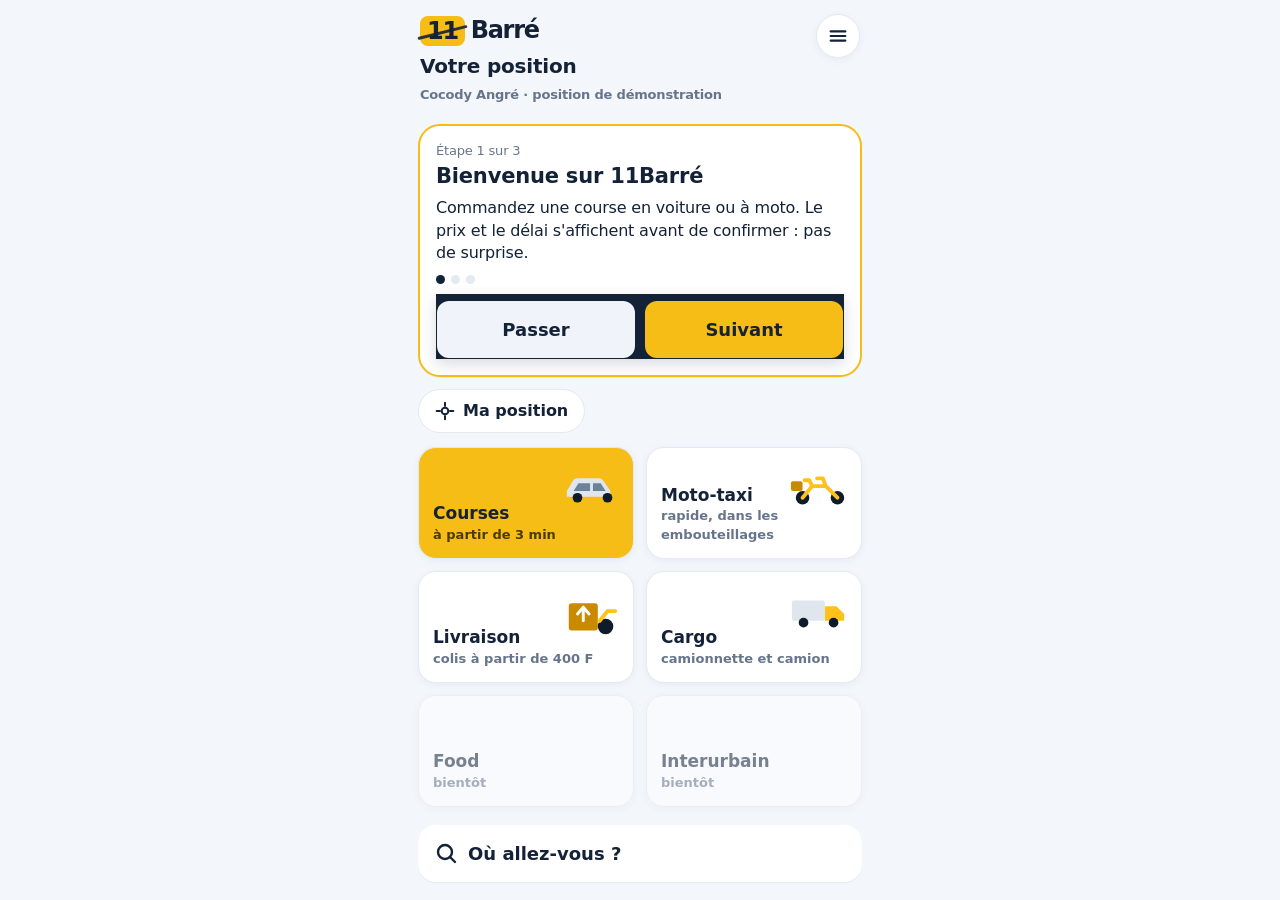
==== index.html @ 8aa8a4a7 "style(ui): apply modern design to index.html" ====
<!DOCTYPE html>
<html lang="fr">
<head>
<meta charset="utf-8">
<meta name="viewport" content="width=device-width,initial-scale=1,viewport-fit=cover">
<meta name="theme-color" content="#0d1b2a">
<meta name="description" content="11Barré : commandez une course, une moto ou une livraison en Côte d'Ivoire. Prix et délai affichés avant de commander (maquette de démonstration).">
<link rel="manifest" href="manifest.webmanifest">
<link rel="icon" type="image/png" href="icons/icon-192.png">
<link rel="apple-touch-icon" href="icons/apple-touch-icon.png">
<meta name="mobile-web-app-capable" content="yes"><meta name="apple-mobile-web-app-capable" content="yes"><meta name="apple-mobile-web-app-title" content="11Barré">
<title>11Barré — Courses et livraison</title>
<link rel="stylesheet" href="commun.css">
 <link rel="stylesheet" href="modern-ui.css">
</head>
<body class="client">
<div id="app"></div>
<div id="sr" class="sr" role="status" aria-live="polite" aria-atomic="true"></div>
<noscript><p style="padding:20px">11Barré a besoin de JavaScript pour fonctionner.</p></noscript>
<script src="commun.js"></script>
<script src="moteur.js"></script>
<script>
"use strict";
/* 11Barré — maquette interactive du parcours client (courses et livraison).
   Données de démonstration : aucun serveur, aucun paiement réel, chauffeurs et livreurs fictifs, positions approximatives.
   Gardés sur l'appareil : historique avec reçus, adresses récentes, mode de paiement, dernier lieu, course en cours (reprise après rechargement). */
const SERV={
 courses:{nom:"Courses",v:30,items:[{id:"eco",nom:"Éco",pl:4,note:"Véhicules climatisés",k:"car"},{id:"confort",nom:"Confort",pl:4,note:"Climatisés, 2007 ou plus récent",k:"car"},{id:"plus",nom:"Confort+",ind:true,k:"car"},{id:"fam",nom:"Famille",pl:6,note:"Monospace, 6 places",k:"van"}]},
 moto:{nom:"Moto-taxi",v:34,items:[{id:"mt",nom:"Moto-taxi",pl:1,note:"Un passager, casque fourni",k:"moto"}]},
 livraison:{nom:"Livraison",v:30,liv:true,items:[{id:"lm",nom:"Livraison à moto",note:"Colis jusqu'à 10 kg",k:"moto"},{id:"cod",nom:"Paiement à la livraison",cod:true,note:"Le livreur encaisse pour vous",k:"moto"}]},
 cargo:{nom:"Cargo",v:22,liv:true,items:[{id:"ex",nom:"Express Cargo",note:"Camionnette, 500 kg",k:"van"},{id:"ca",nom:"Camion",note:"Gros volume, aide au chargement",k:"truck"}]}};
const VIT=[{id:"exp",n:"Express",d:"Direct, sans autre colis"},{id:"std",n:"Standard",d:""},{id:"grp",n:"Un peu plus long",d:"Le coursier peut livrer un autre colis sur la route"},{id:"diff",n:"Dans 2 heures",d:"Récupération et livraison d'ici "}];
const PAIE=[["cash","Espèces","Payer au chauffeur ou au livreur"],["orange","Orange Money","Paiement par numéro de téléphone ou code QR"],["wave","Wave","Paiement par numéro de téléphone ou code QR"],["mtn","MTN MoMo","Paiement par numéro de téléphone"],["carte","Carte bancaire","Bientôt disponible",1]];
const DRV=[["Koffi A.","Toyota Yaris","1234 GH 01",4.9],["Awa T.","Hyundai Accent","5821 HD 01",4.8],["Yao M.","Suzuki Dzire","7709 JC 01",4.7],["Mariam S.","Kia Picanto","3302 KB 01",5.0]];
const ICON={car:'<svg viewBox="0 0 64 40"><path d="M6 28v-6l6-10c1-2 3-3 5-3h22c2 0 4 1 5 3l7 10v6z" fill="#dfe6ee"/><path d="M13 22l5-8h12v8zM33 14h8l5 8H33z" fill="#6b8299"/><circle cx="17" cy="29" r="5" fill="#0d1b2a"/><circle cx="48" cy="29" r="5" fill="#0d1b2a"/></svg>',van:'<svg viewBox="0 0 64 40"><path d="M4 28V10c0-2 1-3 3-3h30c2 0 3 1 4 3l6 8c1 1 1 2 1 3v7z" fill="#dfe6ee"/><path d="M37 11h4l5 8H37z" fill="#6b8299"/><circle cx="17" cy="29" r="5" fill="#0d1b2a"/><circle cx="46" cy="29" r="5" fill="#0d1b2a"/></svg>',moto:'<svg viewBox="0 0 64 40"><circle cx="14" cy="29" r="7" fill="#0d1b2a"/><circle cx="50" cy="29" r="7" fill="#0d1b2a"/><path d="M14 29l10-12h14l12 12M24 17l-3-6h-5M38 17l-3-8h-6" stroke="#ffc21a" stroke-width="4" fill="none" stroke-linecap="round" stroke-linejoin="round"/><rect x="2" y="12" width="12" height="10" rx="2" fill="#c98a00"/></svg>',truck:'<svg viewBox="0 0 64 40"><rect x="3" y="7" width="34" height="21" rx="2" fill="#dfe6ee"/><path d="M37 13h12l8 8v7H37z" fill="#ffc21a"/><circle cx="15" cy="30" r="5" fill="#0d1b2a"/><circle cx="46" cy="30" r="5" fill="#0d1b2a"/></svg>'};
const SVG={pin:'<svg viewBox="0 0 24 24" width="22" height="22"><path d="M12 2a7 7 0 0 0-7 7c0 5 7 13 7 13s7-8 7-13a7 7 0 0 0-7-7zm0 9.5A2.5 2.5 0 1 1 12 6.500a2.500 2.500 0 0 1 0 5z" fill="currentColor"/></svg>',flag:'<svg viewBox="0 0 24 24" width="22" height="22"><path d="M5 3v18M5 4h13l-3 4 3 4H5" stroke="currentColor" stroke-width="2" fill="none" stroke-linecap="round" stroke-linejoin="round"/></svg>',menu:'<svg viewBox="0 0 24 24"><path d="M4 7h16M4 12h16M4 17h16" stroke="currentColor" stroke-width="2.4" stroke-linecap="round"/></svg>',back:'<svg viewBox="0 0 24 24"><path d="M15 5l-7 7 7 7M8 12h13" stroke="currentColor" stroke-width="2.4" fill="none" stroke-linecap="round" stroke-linejoin="round"/></svg>',search:'<svg viewBox="0 0 24 24" width="24" height="24"><circle cx="11" cy="11" r="7" stroke="currentColor" stroke-width="2.4" fill="none"/><path d="M16 16l5 5" stroke="currentColor" stroke-width="2.4" stroke-linecap="round"/></svg>',opts:'<svg viewBox="0 0 24 24" width="24" height="24"><path d="M4 8h10M18 8h2M4 16h2M10 16h10" stroke="currentColor" stroke-width="2.4" stroke-linecap="round"/><circle cx="16" cy="8" r="2.500" stroke="currentColor" stroke-width="2.200" fill="none"/><circle cx="8" cy="16" r="2.500" stroke="currentColor" stroke-width="2.200" fill="none"/></svg>',cash:'<svg viewBox="0 0 24 24" width="28" height="28"><rect x="2" y="6" width="20" height="12" rx="2" fill="#2fa84f"/><circle cx="12" cy="12" r="3" fill="#b9f0c4"/></svg>'};
const tileIco={courses:ICON.car,moto:ICON.moto,livraison:'<svg viewBox="0 0 64 64"><rect x="8" y="22" width="30" height="28" rx="3" fill="#c98a00"/><path d="M23 26v14M17 33l6-7 6 7" stroke="#fff" stroke-width="3" fill="none" stroke-linecap="round" stroke-linejoin="round"/><circle cx="46" cy="46" r="8" fill="#0d1b2a"/><path d="M40 40l8-10h8" stroke="#ffc21a" stroke-width="4" fill="none" stroke-linecap="round"/></svg>',cargo:ICON.truck};
/* Icônes décoratives : masquées pour les lecteurs d'écran */
const hid=s=>s.includes("aria-hidden")?s:s.replace("<svg ",'<svg aria-hidden="true" focusable="false" ');
[SVG,ICON,tileIco].forEach(o=>Object.keys(o).forEach(k=>{o[k]=hid(o[k])}));
SVG.loc=hid('<svg viewBox="0 0 24 24" width="20" height="20"><circle cx="12" cy="12" r="4" fill="none" stroke="currentColor" stroke-width="2.4"/><path d="M12 2v4M12 18v4M2 12h4M18 12h4" stroke="currentColor" stroke-width="2.4" stroke-linecap="round"/></svg>');
/* État */
const AUJ=()=>new Date().toLocaleDateString("fr-FR"),ATTENTE_REELLE=20000;
const drvOnline=()=>(Date.now()-LS.get("chauffeur_ligne",0))<10000;
const O0=()=>({vit:"std",porte:false,instr:"",autreN:"",autreT:"",msg:false,dN:"",dT:"",colis:"",payeur:"exp",cod:""});
const S={ph:"home",tab:"courses",from:lieu(LS.get("pos",null))||lieu("Ma position (démo)"),gps:!!lieu(LS.get("pos",null)),to:null,cat:null,pay:LS.get("pay","cash"),pick:null,sheet:null,q:"",
  o:O0(),run:null,star:0,tip:0,tags:[],hist:LS.get("hist",[]),rec:LS.get("rec",["Plateau","Cocody Deux-Plateaux","Marcory Zone 4"]),
  wel:LS.get("accueil_vu",false)?-1:0,confirm:null,recu:null,prev:null,err:"",busy:false,loc:"",opener:null};
const dist=()=>S.from&&S.to?Math.max(.8,km(S.from,S.to)*1.35):0;
const vit=()=>VIT.find(v=>v.id===S.o.vit);
const catsDe=t=>SERV[t].items,catCur=()=>SERV[S.tab].items.find(c=>c.id===S.cat);
const PLAN=LS.get("plan",null)||M.PLAN_DEFAUT; /* plan tarifaire : paramètre, jamais valeurs codées ici */
const devisC=c=>M.devis(PLAN,{cat:c.id,km:dist(),vitesse:SERV[S.tab].liv?S.o.vit:"std",porte:!!(SERV[S.tab].liv&&S.o.porte)});
const prixBase=c=>c.ind?0:M.devis(PLAN,{cat:c.id,km:dist()}).total;
const approche=c=>2+hash((S.from?S.from.n:"")+c.id)%8;
const duree=()=>Math.max(4,Math.round(dist()/SERV[S.tab].v*60)+3);
const total=c=>c?devisC(c).total:0;
function carte(){const el=$("#map");if(!el)return;W=el.clientWidth||360;H=el.clientHeight||300;const a=S.from,b=S.to;if(!a||!b){el.innerHTML=`<svg viewBox="0 0 ${W} ${H}">${fond()}</svg>`;return}
 const p=proj(a,b),A=p(a),B=p(b),M=[B[0],A[1]],pts=[A,M,B],route=pts.map((q,i)=>(i?"L":"M")+q[0].toFixed(1)+" "+q[1].toFixed(1)).join(" ");
 const r=S.run,eta=r&&r.step!=="search"?r.eta:null;let car="",bubble="",mover=null;
 if(r){const dS=[[A[0]-70,A[1]-55],[A[0]-70,A[1]],A];if(r.step==="approach")mover=along(dS,r.f);else if(r.step==="arrived")mover={x:A[0],y:A[1],ang:0};else if(r.step==="ride")mover=along(pts,r.f)}
 if(mover)car=`<g transform="translate(${mover.x.toFixed(1)} ${mover.y.toFixed(1)}) rotate(${(mover.ang+90).toFixed(0)})"><rect x="-8" y="-14" width="16" height="28" rx="6" fill="#0d1b2a" stroke="#fff" stroke-width="2"/><rect x="-5" y="-6" width="10" height="7" rx="2" fill="#ffc21a"/></g>`;
 const lab=r&&r.step==="ride"?"arrivée "+hh(Math.max(0,r.etaLeft)):(r&&r.step==="approach"?r.etaLeft+" min":(S.ph==="trip"?"arrivée "+hh(duree()+approche(catCur()||{id:"x"})):""));
 if(lab){const AN=r&&r.step==="approach"?A:B;bubble=`<g transform="translate(${Math.min(Math.max(AN[0],64),W-64)} ${Math.max(AN[1]-34,22)})"><rect x="-56" y="-18" width="112" height="30" rx="15" fill="${r&&r.step==="approach"?"#ff5a36":"#0d1b2a"}"/><text y="3" text-anchor="middle" fill="#fff" font-size="14" font-weight="700" font-family="system-ui">${esc(lab)}</text></g>`}
 el.innerHTML=`<svg viewBox="0 0 ${W} ${H}" role="img" aria-label="Itinéraire de ${esc(a.n)} à ${esc(b.n)}">${fond()}<path d="${route}" stroke="#fff" stroke-width="11" fill="none" stroke-linejoin="round" stroke-linecap="round"/><path d="${route}" pathLength="100" stroke="var(--route)" stroke-width="6" fill="none" stroke-linejoin="round" stroke-linecap="round"/><path d="${route}" pathLength="100" stroke="#f5a300" stroke-width="6" fill="none" stroke-dasharray="0 52 16 40"/><circle cx="${A[0]}" cy="${A[1]}" r="9" fill="#fff" stroke="#0d1b2a" stroke-width="4"/><circle cx="${B[0]}" cy="${B[1]}" r="9" fill="#fff" stroke="#ff5a36" stroke-width="4"/>${bubble}${car}</svg>`}
/* Rendu */
const bar=(l,rt)=>`<div class="top"><div>${l}</div>${rt||""}</div>`;
const WEL=[["Bienvenue sur 11Barré","Commandez une course en voiture ou à moto. Le prix et le délai s'affichent avant de confirmer : pas de surprise."],["Envoyez un colis","Faites livrer un colis à moto ou en camionnette. Avec le paiement à la livraison, le livreur encaisse l'argent pour vous."],["Payez comme vous voulez","Espèces, Orange Money, Wave ou MTN MoMo. C'est une démonstration : aucun paiement réel et des chauffeurs fictifs. Si aucun chauffeur n'est en ligne, une course de démonstration prend le relais (au bout de 20 secondes si un chauffeur a été prévenu)."]];
const wel=()=>{const i=S.wel,w=WEL[i];return`<section class="wel" aria-label="Bienvenue"><div class="nt">Étape ${i+1} sur ${WEL.length}</div><h2>${w[0]}</h2><p>${w[1]}</p><div class="dots" aria-hidden="true">${WEL.map((x,j)=>`<i class="${j===i?"on":""}"></i>`).join("")}</div><div class="cta"><button class="btn sec2" data-a="welSkip">Passer</button><button class="btn" data-a="welNext">${i===WEL.length-1?"Commencer":"Suivant"}</button></div></section>`};
const posLib=()=>S.gps?"Près de "+S.from.n:S.from.z+" · position de démonstration";
const locBtn=()=>`<button class="loc" data-a="loc" ${S.loc==="wait"?'disabled aria-busy="true"':""}>${S.loc==="wait"?'<span class="spin" aria-hidden="true"></span> Localisation…':SVG.loc+" Ma position"}</button>`;
const home=()=>`${bar(`<span class="logo"><i>11</i>Barré</span><div class="pos">Votre position <small>${esc(posLib())}</small></div>`,`<button class="ib" data-a="menu" aria-label="Menu" aria-haspopup="dialog">${SVG.menu}</button>`)}
<div class="home">${navigator.onLine===false?'<p class="banner" role="status">Vous êtes hors connexion : les écrans restent disponibles, mais rien n\'est envoyé.</p>':""}${S.wel>=0?wel():""}<div>${locBtn()}</div><div class="tiles">${Object.entries(SERV).map(([k,s],i)=>`<button class="tile ${i===0?"big":""}" data-a="svc" data-v="${k}">${tileIco[k]}<b>${s.nom}</b><span>${k==="courses"?"à partir de 3 min":k==="livraison"?"colis à partir de 400 F":k==="moto"?"rapide, dans les embouteillages":"camionnette et camion"}</span></button>`).join("")}
<button class="tile" disabled aria-disabled="true"><b>Food</b><span>bientôt</span></button><button class="tile" disabled aria-disabled="true"><b>Interurbain</b><span>bientôt</span></button></div>
<button class="search" data-a="dest">${SVG.search}<span style="flex:1">Où allez-vous ?</span></button>
<div class="sec" role="heading" aria-level="2">Adresses récentes</div>${S.rec.map(n=>lieu(n)).filter(Boolean).length?S.rec.map(n=>lieu(n)).filter(Boolean).map(l=>`<button class="row" data-a="rec" data-n="${esc(l.n)}"><span class="pin">${SVG.pin}</span><span class="t"><b>${esc(l.n)}</b><span>${esc(l.z)}</span></span><span class="m">${Math.max(4,Math.round(km(S.from,l)*1.35/30*60)+3)} min</span></button>`).join(""):'<p class="nt" style="padding:10px 2px">Vos dernières destinations apparaîtront ici.</p>'}
<p class="nt" style="margin-top:20px">Maquette de démonstration : chauffeurs, prix et paiements sont fictifs.</p></div>`;
const cartes=()=>SERV[S.tab].items.map(c=>`<button class="cat ${S.cat===c.id?"on":""}" data-a="cat" data-c="${c.id}" aria-pressed="${S.cat===c.id}" ${c.ind?"disabled":""} aria-label="${esc(c.nom)}${c.ind?", indisponible":", "+approche(c)+" minutes, "+F(prixBase(c))}">${ICON[c.k]}<small>${c.ind?"—":approche(c)+" min"}</small><b>${c.nom}</b><span class="p">${c.ind?"—":F(prixBase(c))}</span></button>`).join("");
const payLib=()=>(PAIE.find(p=>p[0]===S.pay)||PAIE[0])[1];
const dispoTxt=()=>drvOnline()?"Un chauffeur est en ligne : votre commande lui sera envoyée. S'il ne répond pas sous 20 secondes, une course de démonstration prendra le relais.":"Aucun chauffeur n'est en ligne pour le moment. Vous pouvez commander : une course de démonstration, avec un chauffeur fictif, démarrera aussitôt.";
const trip=()=>{const c=catCur();return`<button class="ib back" data-a="home" aria-label="Retour à l'accueil">${SVG.back}</button><div class="col"><div id="map"></div>
<div class="sheet"><div class="scroll"><button class="od" data-a="pf"><span class="ic">${SVG.pin}</span><span><small>${SERV[S.tab].liv?"Récupération":"Prise en charge"} · modifier</small><b>${esc(S.from.n)}</b></span></button>
<button class="od" data-a="pt"><span class="ic">${SVG.flag}</span><span><small>${S.to?"≈ "+duree()+" min · "+dist().toFixed(1)+" km":"Destination"}</small><b>${S.to?esc(S.to.n):"Où allez-vous ?"}</b></span></button>
<div class="tabs" role="tablist" aria-label="Type de service">${Object.entries(SERV).map(([k,s])=>`<button class="tab ${S.tab===k?"on":""}" role="tab" aria-selected="${S.tab===k}" data-a="tab" data-v="${k}">${s.nom}</button>`).join("")}</div>
${S.to?`<div class="cats">${cartes()}</div>`:`<p class="nt" style="padding:10px 2px">Choisissez une destination pour voir les prix et les délais.</p>`}</div>
${S.to&&c?`<p class="dispo" id="dispo">${dispoTxt()}</p>`:""}
<button class="pay" data-a="paie" aria-label="Mode de paiement : ${esc(payLib())}. Modifier">${S.pay==="cash"?SVG.cash:'<span class="chip">'+esc(payLib())+"</span>"}<span style="flex:1">${S.pay==="cash"?"Espèces":"Payer avec "+esc(payLib())}</span><span aria-hidden="true">›</span></button>
<div class="cta"><button class="btn" data-a="cmd" ${S.to&&c&&!S.busy?"":"disabled"} ${S.busy?'aria-busy="true"':""}>${S.busy?'<span class="spin" aria-hidden="true"></span> Envoi de la commande…':c?"Commander · "+F(total(c)):"Commander"}</button><button class="mini" data-a="det" aria-label="Options de la commande" ${c?"":"disabled"}>${SVG.opts}</button></div></div></div>`};
const picker=()=>`<div class="full" role="dialog" aria-modal="true" aria-label="Choisir une adresse" tabindex="-1"><header><button class="ib" data-a="pclose" aria-label="Fermer la recherche d'adresse">${SVG.back}</button><input type="search" id="pq" placeholder="${S.pick==="from"?"D'où partez-vous ?":"Où allez-vous ?"}" autocomplete="off" aria-label="${S.pick==="from"?"Adresse de départ":"Adresse d'arrivée"}" value="${esc(S.q)}"></header><div style="padding:0 16px">${S.pick==="from"?locBtn():""}</div><div id="pl" style="overflow:auto;padding:0 16px 20px"></div></div>`;
const plist=()=>{const q=S.q.trim().toLowerCase(),L=LIEUX.filter(l=>(S.pick==="from"||l.n!=="Ma position (démo)")&&(!q||(l.n+" "+l.z).toLowerCase().includes(q)));$("#pl").innerHTML=L.length?L.map(l=>`<button class="row" data-a="pset" data-n="${esc(l.n)}"><span class="pin">${SVG.pin}</span><span class="t"><b>${esc(l.n)}</b><span>${esc(l.z)}</span></span></button>`).join(""):`<p class="nt" style="padding:16px 4px">Aucune adresse trouvée pour « ${esc(S.q.trim())} ». Essayez un quartier (par exemple Cocody ou Yopougon). Dans la version réelle, la recherche couvrira toute la ville.</p><button class="btn sec2" data-a="pvoir" style="width:100%">Voir tous les lieux</button>`};
const ov=(h,lab,id)=>`<div class="ov" data-a="oclose"><div class="sheet" role="dialog" aria-modal="true" aria-label="${esc(lab)}" tabindex="-1" data-stop="1"><div class="scroll">${h}</div></div></div>`;
const radio=(on,a,k,v,t,sub,pr)=>`<button class="opt ${on?"on":""}" role="radio" aria-checked="${on}" data-a="${a}" data-${k}="${v}"><span class="dot"></span><span class="t"><b>${t}</b>${sub?`<small>${sub}</small>`:""}</span>${pr?`<span class="pr">${pr}</span>`:""}</button>`;
const shPay=()=>ov(`<h2 style="margin:4px 0 8px">Modes de paiement</h2><div role="radiogroup" aria-label="Mode de paiement">${PAIE.map(p=>p[3]?`<button class="opt" disabled role="radio" aria-checked="false"><span class="dot"></span><span class="t"><b>${p[1]}</b><small>${p[2]}</small></span></button>`:radio(S.pay===p[0],"pay","p",p[0],p[1],p[2])).join("")}</div><p class="nt">Démo : aucun débit n'est effectué. Le paiement mobile réel demandera un accord avec l'opérateur.</p><div class="cta"><button class="btn" data-a="oclose2">Terminer</button></div>`,"Modes de paiement");
const shDet=()=>{const c=catCur(),l=SERV[S.tab].liv;return ov(`<h2 style="margin:4px 0 0">${esc(c.nom)}</h2><p class="nt" style="margin:0">${esc(c.note||"")}${c.pl?" · "+c.pl+" place"+(c.pl>1?"s":""):""}</p>${S.err?`<p class="errm" role="alert">${esc(S.err)}</p>`:""}
${l?`<div class="sec">Destinataire et colis</div><label class="l">Nom du destinataire<input class="fld" data-k="dN" value="${esc(S.o.dN)}" maxlength="60" autocomplete="off" ${S.err&&S.o.dN.trim().length<2?'aria-invalid="true"':""}></label><label class="l">Téléphone du destinataire<input class="fld" data-k="dT" inputmode="tel" value="${esc(S.o.dT)}" maxlength="20" autocomplete="off" placeholder="Ex. 07 00 00 00 00" ${S.err&&S.o.dT.replace(/\D/g,"").length<8?'aria-invalid="true"':""}></label><label class="l">Contenu du colis<input class="fld" data-k="colis" value="${esc(S.o.colis)}" maxlength="100" placeholder="Ex. documents, vêtements…"></label>${c.cod?`<label class="l">Montant à encaisser (F)<input class="fld" data-k="cod" inputmode="numeric" value="${esc(S.o.cod)}" maxlength="9" ${S.err&&!(+S.o.cod>0)?'aria-invalid="true"':""}></label><p class="nt">Le livreur encaisse cette somme auprès du destinataire et vous la reverse.</p>`:""}
<div class="sec">Qui paie la livraison ?</div><div role="radiogroup" aria-label="Qui paie la livraison">${[["exp","L'expéditeur (moi)"],["dest","Le destinataire, à la réception"]].map(x=>radio(S.o.payeur===x[0],"payeur","p",x[0],x[1])).join("")}</div>
<div class="sec">Vitesse</div><div role="radiogroup" aria-label="Vitesse de livraison">${VIT.map(v=>radio(S.o.vit===v.id,"vit","p",v.id,v.n,esc(v.d)+(v.id==="diff"?hh(120):""),F(M.devis(PLAN,{cat:c.id,km:dist(),vitesse:v.id}).total))).join("")}</div>
<div class="tg"><span><b>Porte à porte</b><br><span class="nt">Livré jusqu'à la porte · +${PLAN.options.porte_a_porte} F</span></span><label class="sw"><input type="checkbox" data-k="porte" ${S.o.porte?"checked":""} aria-label="Porte à porte"><i></i></label></div>`
:`<div class="sec">Options</div><label class="l">Instructions pour le chauffeur<input class="fld" data-k="instr" value="${esc(S.o.instr)}" maxlength="120" placeholder="Ex. portail bleu, appelez en arrivant"></label>
<label class="l">Commander pour quelqu'un d'autre<input class="fld" data-k="autreN" value="${esc(S.o.autreN)}" maxlength="60" placeholder="Nom du passager"></label><input class="fld" style="margin-top:8px" data-k="autreT" inputmode="tel" value="${esc(S.o.autreT)}" maxlength="20" placeholder="Téléphone du passager" aria-label="Téléphone du passager">
<div class="tg"><span><b>Je ne peux communiquer que par message</b><br><span class="nt">Le chauffeur ne vous appellera pas</span></span><label class="sw"><input type="checkbox" data-k="msg" ${S.o.msg?"checked":""} aria-label="Communiquer uniquement par message"><i></i></label></div>`}
<div class="sec">Détail du prix</div>${devisC(c).lignes.map(x=>`<div class="hl"><span>${esc(x.libelle)}</span><b>${x.montant<0?"− ":""}${F(Math.abs(x.montant))}</b></div>`).join("")}<div class="hl" style="border-top:1px solid var(--line)"><b>Total</b><b>${F(total(c))}</b></div><p class="nt">Prix valable ${PLAN.validite_devis_min} min${PLAN.demonstration?" · grille de démonstration":""}.</p>
<div class="cta" style="margin-top:12px"><button class="btn" data-a="oclose2">Enregistrer · ${F(total(c))}</button></div>`,"Options de la commande")};
const lien=(h,t,s)=>`<a class="opt" href="${h}"><span class="t"><b>${t}</b><small>${s}</small></span><span aria-hidden="true">›</span></a>`;
const shMenu=()=>ov(`<h2 style="margin:4px 0 8px">Menu</h2><button class="opt" data-a="hist"><span class="t"><b>Courses et reçus</b><small>${S.hist.length?S.hist.length+" course(s) enregistrée(s)":"Aucune course pour le moment"}</small></span><span aria-hidden="true">›</span></button><button class="opt" data-a="paie"><span class="t"><b>Modes de paiement</b><small>${esc(payLib())}</small></span><span aria-hidden="true">›</span></button><button class="opt" data-a="welAgain"><span class="t"><b>Revoir la présentation</b><small>Comment fonctionne l'application</small></span><span aria-hidden="true">›</span></button>
<div class="sec" role="heading" aria-level="3">Autres espaces</div>${lien("chauffeur.html","Espace livreur et chauffeur","Recevoir et réaliser des courses")}${lien("fournisseur.html","Espace entreprise","Commander et suivre des livraisons en nombre")}${lien("demo.html","Visite guidée","Comprendre le projet en 5 minutes")}<p class="nt">11Barré · maquette de démonstration</p><div class="cta"><button class="btn sec2" data-a="oclose2">Fermer</button></div>`,"Menu");
const recuLignes=h=>(h.lignes||[]).map(l=>`<div class="hl"><span>${esc(l.libelle)}</span><b>${l.montant<0?"− ":""}${F(Math.abs(l.montant))}</b></div>`).join("");
const quand=h=>h.ts?new Date(h.ts).toLocaleString("fr-FR",{dateStyle:"long",timeStyle:"short"}):h.d||"";
const recuNum=h=>h.id?"R-"+String(h.id).replace(/\D/g,"").slice(-8):"—";
const recuTotal=h=>(h.p||0)+(h.tip||0);
const recuHtml=h=>`<div class="recu" id="recu"><div class="recu-h"><span class="logo"><i>11</i>Barré</span><span class="nt">Reçu n° ${esc(recuNum(h))}</span></div><p class="nt" style="margin:6px 0">${esc(quand(h))}</p>
<div class="hl"><span>Départ</span><b>${esc(h.de)}</b></div><div class="hl"><span>Arrivée</span><b>${esc(h.a)}</b></div><div class="hl"><span>Service</span><b>${esc(h.s)}</b></div>${h.km?`<div class="hl"><span>Distance</span><b>${h.km} km</b></div>`:""}${h.drv?`<div class="hl"><span>${h.liv?"Livreur":"Chauffeur"}</span><b>${esc(h.drv[0])} · ${esc(h.drv[2])}</b></div>`:""}
<div class="sec">Détail</div>${h.lignes&&h.lignes.length?recuLignes(h):`<div class="hl"><span>Course</span><b>${F(h.p)}</b></div>`}${h.tip?`<div class="hl"><span>Pourboire</span><b>${F(h.tip)}</b></div>`:""}<div class="hl tot"><b>Total</b><b>${F(recuTotal(h))}</b></div>
<p class="nt" style="margin:8px 0 0">Paiement : ${esc(h.pay||"—")}${h.payId==="cash"?" (à remettre au chauffeur)":""}. ${h.n?"Votre note : "+"★".repeat(h.n)+".":""} Reçu de démonstration, sans valeur comptable.</p></div>`;
const shRecu=()=>ov(`<h2 style="margin:4px 0 8px">Reçu de la course</h2>${recuHtml(S.recu)}<div class="cta wrap noprint" style="margin-top:12px"><button class="btn sec2" data-a="imprimer">Imprimer</button><button class="btn" data-a="partRecu">Partager</button></div><div class="cta noprint"><button class="btn sec2" data-a="oclose2">Fermer</button></div>`,"Reçu de la course");
const shHist=()=>ov(`<h2 style="margin:4px 0 8px">Courses et reçus</h2>${S.hist.length?S.hist.map((h,i)=>`<button class="opt" data-a="recu" data-i="${i}" aria-label="Voir le reçu : ${esc(h.de)} vers ${esc(h.a)}, ${F(recuTotal(h))}"><span class="t"><b>${esc(h.de)} → ${esc(h.a)}</b><small>${esc(h.s)} · ${esc(h.d)}${h.n?" · "+"★".repeat(h.n):""}${(h.tags||[]).length?" · "+esc(h.tags.join(", ")):""}</small></span><span class="pr">${F(recuTotal(h))}</span></button>`).join("")+`<p class="nt">Touchez une course pour voir son reçu.</p>`:'<p class="nt" style="padding:8px 2px">Aucune course pour le moment. Vos courses terminées apparaîtront ici, avec leur reçu à imprimer ou à partager.</p><div class="cta"><button class="btn" data-a="premiere">Commander une course</button></div>'}<div class="cta wrap">${S.hist.length?'<button class="btn sec2" data-a="effHist">Effacer l\'historique</button>':""}<button class="btn sec2" data-a="oclose2">Fermer</button></div>`,"Courses et reçus");
const shSos=()=>ov(`<h2 style="margin:4px 0 8px">Besoin d'aide ?</h2><p>Votre position et les informations du trajet seront envoyées au support 11Barré (démonstration).</p><a class="btn er" style="text-decoration:none;text-align:center;display:block" href="tel:185">Appeler le SAMU (185)</a><div class="cta" style="margin-top:8px"><a class="btn sec2" style="text-decoration:none;text-align:center" href="tel:110">Police (110)</a><a class="btn sec2" style="text-decoration:none;text-align:center" href="tel:180">Pompiers (180)</a></div><p class="nt">Numéros d'urgence à vérifier avant mise en service.</p><div class="cta"><button class="btn sec2" data-a="oclose2">Fermer</button></div>`,"Aide et urgences");
const shConfirm=()=>{const c=S.confirm;return`<div class="ov"><div class="sheet" role="alertdialog" aria-modal="true" aria-label="${esc(c.titre)}" tabindex="-1"><div class="scroll"><h2 style="margin:4px 0 8px">${esc(c.titre)}</h2><p>${esc(c.texte)}</p><div class="cta wrap"><button class="btn sec2" data-a="cfNon">${esc(c.non)}</button><button class="btn ${c.danger?"er":""}" data-a="cfOui">${esc(c.oui)}</button></div></div></div></div>`};
const cdTxt=r=>r.real?`Nous contactons les chauffeurs proches de ${esc(S.from.n)}. S'il n'y en a aucun dans ${Math.max(0,Math.ceil((ATTENTE_REELLE-(Date.now()-r.t0))/1000))} s, une course de démonstration (chauffeur fictif) prendra le relais.`:`Aucun chauffeur n'est en ligne pour le moment : vous suivez une course de démonstration, avec un chauffeur fictif. Elle démarre dans quelques secondes. Annuler ne coûte rien.`;
const headTxt=r=>{const liv=SERV[r.tab].liv,lbl=liv?"livreur":"chauffeur",d=r.drv;return{search:`Recherche d'un ${lbl}…`,approach:`${d[0]} arrive dans ${r.etaLeft} min`,arrived:`${d[0]} est arrivé`,ride:liv?"Colis en route":"Course en cours",end:"Terminé"}[r.step]};
const live=()=>{const r=S.run,c=r.cat,liv=SERV[r.tab].liv,d=r.drv;
  const head=r.step==="search"?`<span class="pulse" aria-hidden="true"></span> ${headTxt(r)}`:headTxt(r);
  const det=r.step==="search"?`<p class="nt" id="cd">${cdTxt(r)}</p><div class="cta"><button class="btn sec2" data-a="annul">Annuler la demande</button></div>`
  :`<div class="drv"><div class="av" aria-hidden="true">${esc(d[0][0])}</div><div style="flex:1"><b>${esc(d[0])}</b> · ★ ${d[3].toFixed(1)}<br><span class="nt">${esc(c.k==="moto"?"Moto":d[1])}</span> <span class="plate">${esc(d[2])}</span></div></div>
  ${r.step==="approach"||r.step==="arrived"?`<div class="eb">Code de confirmation à donner au ${liv?"livreur":"chauffeur"} : <span class="code" aria-label="${r.code.split("").join(" ")}">${r.code}</span></div>`:""}
  <div class="cta"><button class="mini" data-a="appel" aria-label="Appeler ${esc(d[0])}">📞</button><button class="mini" data-a="share" aria-label="Partager le lien de suivi">🔗</button><button class="btn sec2" data-a="annul" ${r.step==="ride"?"disabled":""}>Annuler</button></div>`;
  return`<div class="col"><div id="map"></div><span class="demo">Démo</span><button class="sos" data-a="sos" aria-label="SOS : besoin d'aide">SOS</button><div class="sheet"><h2 style="margin:0 0 6px;font-size:20px">${head}</h2><div class="scroll">${det}</div></div></div>`};
const TAGS_P=["Ponctuel","Aimable","Conduite prudente","Véhicule propre","Bon itinéraire"],TAGS_L=["Rapide","Aimable","Colis intact","Bien prévenu","Ponctuel"],TIPS=[0,100,200,500];
const rate=()=>{const r=S.run,liv=SERV[r.tab].liv;return`<div class="ov rate-ov"><div class="sheet" role="dialog" aria-modal="true" aria-label="Votre avis" tabindex="-1"><div class="scroll"><h2 style="margin:4px 0;text-align:center">Merci ! Comment était votre ${liv?"livraison":"course"} ?</h2><p class="nt" style="text-align:center">${esc(r.drv[0])} · ${F(r.prix)} · ${S.pay==="cash"?"à payer en espèces":"payé avec "+esc(payLib())}</p><div class="stars" role="radiogroup" aria-label="Note">${[1,2,3,4,5].map(i=>`<button role="radio" aria-checked="${S.star===i}" class="${S.star>=i?"on":""}" data-a="star" data-n="${i}" aria-label="${i} étoile${i>1?"s":""}">★</button>`).join("")}</div>
<div class="sec">Ce qui vous a plu (facultatif)</div><div class="chips">${(liv?TAGS_L:TAGS_P).map(t=>`<button class="tag" data-a="tag" data-v="${esc(t)}" aria-pressed="${S.tags.includes(t)}">${esc(t)}</button>`).join("")}</div>
<div class="sec">Pourboire (facultatif)</div><div class="chips" role="radiogroup" aria-label="Pourboire">${TIPS.map(v=>`<button class="tag" role="radio" aria-checked="${S.tip===v}" aria-pressed="${S.tip===v}" data-a="tip" data-v="${v}">${v?F(v):"Aucun"}</button>`).join("")}</div><p class="nt">Démonstration : aucun montant n'est débité.</p>
<div class="cta wrap"><button class="btn sec2" data-a="recuRun">Voir le reçu</button><button class="btn" data-a="fin">Terminer</button></div></div></div></div>`};
function render(){const a=$("#app"),fk=fkey(document.activeElement),hadDlg=!!a.querySelector(".ov,.full");let h="";
  if(S.ph==="home")h=home();else if(S.ph==="trip")h=trip();else if(S.ph==="live"&&S.run)h=live();
  if(S.pick)h+=picker();
  if(S.ph==="live"&&S.run&&S.run.step==="end")h+=rate();
  if(S.sheet==="pay")h+=shPay();else if(S.sheet==="det")h+=shDet();else if(S.sheet==="menu")h+=shMenu();else if(S.sheet==="hist")h+=shHist();else if(S.sheet==="sos")h+=shSos();else if(S.sheet==="recu"&&S.recu)h+=shRecu();
  if(S.confirm)h+=shConfirm();
  a.innerHTML=h;carte();if(S.pick)plist();
  const dlg=[...a.querySelectorAll(".ov .sheet,.full")].pop();let el=fk&&a.querySelector(fk);if(el&&dlg&&!dlg.contains(el))el=null;
  if(el)el.focus({preventScroll:true});
  else if(S.pick){const q=$("#pq");if(q)q.focus()}
  else if(dlg&&(!hadDlg||!dlg.contains(document.activeElement)))dlg.focus({preventScroll:true});
  else if(!dlg&&hadDlg&&S.opener){const o=a.querySelector(S.opener);if(o)o.focus({preventScroll:true});S.opener=null}
  saveDraft();syncHist()}
/* Accessibilité : sélecteur de l'élément ayant le focus (pour le rendre après un nouveau rendu), annonces, piège de focus */
function fkey(el){if(!el||el===document.body||!el.getAttribute)return"";if(el.id)return"#"+el.id;let s="";for(const k of["a","k","p","c","n","v","i"]){const v=el.getAttribute("data-"+k);if(v!=null)s+=`[data-${k}="${String(v).replace(/"/g,'\\"')}"]`}return s}
const say=m=>{const r=$("#sr");if(!r)return;r.textContent="";setTimeout(()=>{r.textContent=m},60)};
const toast=m=>{document.querySelectorAll("#toast").forEach(x=>x.remove());const t=document.createElement("div");t.id="toast";t.setAttribute("aria-hidden","true");t.textContent=m;$("#app").appendChild(t);say(m);setTimeout(()=>t.remove(),3200)};
const ouvre=()=>{S.opener=fkey(document.activeElement)};
/* Bouton retour d'Android et historique du navigateur : un cran d'historique par « couche » ouverte */
let HD=(history.state&&history.state.d)||0,saute=false;
const profondeur=()=>(S.ph==="home"?0:1)+(S.pick?1:0)+(S.sheet?1:0)+(S.confirm?1:0);
function syncHist(){const d=profondeur();try{if(d>HD){for(;HD<d;HD++)history.pushState({d:HD+1},"")}else if(d<HD){const n=HD-d;HD=d;saute=true;history.go(-n)}}catch(e){}}
function couche(){if(S.confirm){A.cfNon();return}if(S.pick){S.pick=null;render();return}if(S.sheet){A.oclose2();return}if(S.ph==="trip"){A.home();return}}
window.addEventListener("popstate",()=>{if(saute){saute=false;return}HD=Math.max(0,HD-1);
  if(S.ph==="live"&&!S.sheet&&!S.confirm&&!S.pick){try{history.pushState({d:++HD},"")}catch(e){}toast(S.run&&S.run.step==="end"?"Donnez votre avis, puis touchez Terminer.":"Course en cours : utilisez « Annuler » pour l'arrêter.");return}
  couche()});
/* Brouillon de commande et course en cours : repris après un rechargement de la page */
function saveDraft(){if(S.run||S.ph!=="trip"||!S.to){if(!S.run&&S.ph==="home")LS.set("brouillon",null);return}LS.set("brouillon",{t:Date.now(),tab:S.tab,from:S.from.n,to:S.to.n,cat:S.cat,o:S.o})}
function saveRun(){if(S.run)LS.set("course",Object.assign({},S.run,{cat:S.run.cat.id,pay:S.pay,fromN:S.from.n,toN:S.to?S.to.n:S.run.a,o:S.o,saved:Date.now()}))}
function clearRun(){LS.set("course",null);LS.set("brouillon",null)}
/* Position : géolocalisation si autorisée, sinon position de démonstration */
function plusProche(q){return LIEUX.slice(1).map(l=>({l,d:km(q,l)})).sort((a,b)=>a.d-b.d)[0]}
/* Course simulée : recherche → approche → arrivée → trajet → fin */
let tm=null;
function lancer(){const c=catCur();if(S.run||!c||!S.to)return;const d=DRV[Math.floor(Math.random()*DRV.length)],ap=approche(c),du=duree(),dv=devisC(c);
  S.run={tab:S.tab,cat:c,drv:d,code:String(1000+Math.floor(Math.random()*9000)),prix:total(c),step:"search",f:0,eta:ap,etaLeft:ap,ap,du,t0:Date.now(),de:S.from.n,a:S.to.n,lignes:dv.lignes,km:+dist().toFixed(1),payLib:payLib(),payId:S.pay,dest:SERV[S.tab].liv?S.o.dN:""};S.run.id="c"+Date.now();S.run.real=drvOnline();
  if(S.run.real)LS.set("commande",{id:S.run.id,tab:S.tab,k:c.k,cat:c.nom,de:{n:S.from.n,z:S.from.z,la:S.from.la,lo:S.from.lo},a:{n:S.to.n,z:S.to.z,la:S.to.la,lo:S.to.lo},prix:S.run.prix,pay:S.pay,payLib:payLib(),devis:dv,km:+dist().toFixed(1),du,ap,code:S.run.code,liv:!!SERV[S.tab].liv,colis:SERV[S.tab].liv?{n:S.o.dN,t:S.o.dT,c:S.o.colis,cod:+S.o.cod||0,payeur:S.o.payeur,vit:vit().n}:null,statut:"recherche",chauffeur:null,t:Date.now()});
  S.ph="live";S.sheet=null;S.star=0;S.tip=0;S.tags=[];saveRun();render();say(headTxt(S.run));
  clearInterval(tm);tm=setInterval(tick,120)}
function pasSuivant(r,old){if(r.step!==old){saveRun();render();say(headTxt(r));return true}return false}
function majDom(r){if(r.step==="approach"||r.step==="ride"){carte();const h=document.querySelector(".sheet h2");if(h&&r.step==="approach")h.textContent=headTxt(r)}else if(r.step==="search"){const e=$("#cd");if(e)e.textContent=cdTxt(r)}}
function tick(){const r=S.run;if(!r){clearInterval(tm);return}if(r.real)return tickReel(r);const t=(Date.now()-r.t0)/1000,old=r.step;
  if(t<2.5)r.step="search";else if(t<10.5){r.step="approach";r.f=(t-2.5)/8;r.etaLeft=Math.max(1,Math.ceil(r.ap*(1-r.f)))}else if(t<13){r.step="arrived";r.f=1}else if(t<24){r.step="ride";r.f=(t-13)/11;r.etaLeft=Math.max(0,Math.ceil(r.du*(1-r.f)))}else{r.step="end";r.fin=r.fin||Date.now();clearInterval(tm)}
  if(pasSuivant(r,old))return;majDom(r)}
/* Course suivie avec un vrai chauffeur (espace chauffeur ouvert sur le même appareil) : l'état vient de la commande partagée */
function tickReel(r){const c=LS.get("commande",null),old=r.step,now=Date.now(),st=c&&c.id===r.id?c.statut:"annulee";
  if(st==="recherche"){if(now-r.t0>ATTENTE_REELLE){r.real=false;r.t0=now-2500;if(c&&c.id===r.id)LS.set("commande",Object.assign(c,{statut:"annulee_client"}));toast("Aucun chauffeur n'a répondu : course de démonstration");saveRun();render();return}r.step="search"}
  else if(st==="acceptee"){r.step="approach";r.drv=c.chauffeur;r.ta=r.ta||now;r.f=Math.min(.95,(now-r.ta)/30000);r.etaLeft=Math.max(1,Math.ceil(r.ap*(1-r.f)))}
  else if(st==="arrivee"){r.step="arrived";r.f=1}
  else if(st==="demarree"){r.step="ride";r.td=r.td||now;r.f=Math.min(.95,(now-r.td)/40000);r.etaLeft=Math.max(1,Math.ceil(r.du*(1-r.f)))}
  else if(st==="terminee"){r.step="end";r.fin=r.fin||now;clearInterval(tm)}
  else{clearInterval(tm);S.run=null;S.ph="trip";clearRun();render();toast(st==="annulee_client"?"Commande annulée":"Le chauffeur a annulé la course");return}
  if(pasSuivant(r,old))return;majDom(r)}
/* Actions */
const histFrom=(r,star,tip,tags)=>{const t=r.fin||Date.now(),liv=!!SERV[r.tab].liv;return{id:r.id.replace(/\D/g,""),ts:t,de:r.de,a:r.a,p:r.prix,s:SERV[r.tab].nom+" "+r.cat.nom,d:new Date(t).toLocaleDateString("fr-FR"),n:star||0,tip:tip||0,tags:(tags||[]).slice(),drv:[r.drv[0],r.cat.k==="moto"?"Moto":r.drv[1],r.drv[2]],pay:r.payLib,payId:r.payId,lignes:r.lignes||[],km:r.km,liv,dest:r.dest||""}};
const recuTexte=h=>`Reçu 11Barré n° ${recuNum(h)} · ${quand(h)}\n${h.de} → ${h.a} (${h.s})\n${h.drv?(h.liv?"Livreur":"Chauffeur")+" : "+h.drv[0]+" · "+h.drv[2]+"\n":""}Total : ${F(recuTotal(h))}${h.tip?" dont pourboire "+F(h.tip):""} · ${h.pay||""}\n(démonstration, sans valeur comptable)`;
const partager=(titre,texte)=>{const url=location.href.split("#")[0].split("?")[0];if(navigator.share)navigator.share({title:titre,text:texte,url}).catch(()=>{});else if(navigator.clipboard&&navigator.clipboard.writeText)navigator.clipboard.writeText(texte+"\n"+url).then(()=>toast("Texte copié : vous pouvez le coller dans un message"),()=>toast("Partage indisponible sur cet appareil"));else toast("Partage indisponible sur cet appareil")};
const erreurLiv=c=>{if(S.o.dN.trim().length<2)return"Indiquez le nom du destinataire.";if(S.o.dT.replace(/\D/g,"").length<8)return"Indiquez un numéro de téléphone valide pour le destinataire (8 chiffres au moins).";if(c.cod&&!(Number.isInteger(+S.o.cod)&&+S.o.cod>0))return"Indiquez le montant que le livreur doit encaisser (en francs, sans virgule).";return""};
let bt=null;
const A={
  home(){if(S.run)return;clearTimeout(bt);S.busy=false;S.ph="home";S.to=null;S.cat=null;S.err="";S.pick=null;S.sheet=null;clearRun();render()},
  svc(t){S.tab=t.dataset.v;S.ph="trip";S.cat=null;S.to?autoCat():null;render()},
  dest(){ouvre();S.pick="to";S.q="";render()},
  rec(t){S.to=lieu(t.dataset.n);S.tab="courses";S.ph="trip";autoCat();render()},
  tab(t){S.tab=t.dataset.v;S.cat=null;autoCat();render()},
  cat(t){S.cat=t.dataset.c;render()},
  pf(){ouvre();S.pick="from";S.q="";render()},pt(){ouvre();S.pick="to";S.q="";render()},
  pclose(){S.pick=null;render()},pvoir(){S.q="";const q=$("#pq");if(q){q.value="";q.focus()}plist()},
  pset(t){const l=lieu(t.dataset.n);if(S.pick==="from"){if(S.to&&S.to.n===l.n){toast("Le départ et l'arrivée sont identiques : choisissez un autre lieu.");return}S.from=l;S.gps=false;LS.set("pos",null)}else{if(S.from.n===l.n){toast("Le départ et l'arrivée sont identiques : choisissez un autre lieu.");return}S.to=l;S.rec=[l.n].concat(S.rec.filter(x=>x!==l.n)).slice(0,5);LS.set("rec",S.rec)}S.pick=null;if(S.ph==="home")S.ph="trip";autoCat();render()},
  loc(){if(S.loc==="wait")return;const fin=(m)=>{S.loc="";S.pick=null;render();toast(m)};
    if(!navigator.geolocation)return toast("Localisation indisponible sur cet appareil : position de démonstration conservée.");
    S.loc="wait";render();
    try{navigator.geolocation.getCurrentPosition(p=>{const n=plusProche({la:p.coords.latitude,lo:p.coords.longitude});if(n.d>60){fin("Vous semblez loin d'Abidjan : position de démonstration conservée.");return}S.from=n.l;S.gps=true;LS.set("pos",n.l.n);fin("Position : lieu le plus proche, "+n.l.n)},e=>fin(e&&e.code===1?"Localisation refusée : position de démonstration conservée.":"Position introuvable : position de démonstration conservée."),{timeout:8000,maximumAge:60000})}catch(e){fin("Localisation indisponible : position de démonstration conservée.")}},
  menu(){ouvre();S.sheet="menu";render()},hist(){S.sheet="hist";render()},paie(){ouvre();S.sheet="pay";render()},det(){ouvre();S.err="";S.sheet="det";render()},sos(){ouvre();S.sheet="sos";render()},
  welNext(){if(S.wel>=WEL.length-1)return A.welSkip();S.wel++;render()},welSkip(){S.wel=-1;LS.set("accueil_vu",true);render()},
  welAgain(){S.wel=0;LS.set("accueil_vu",false);S.sheet=null;S.ph="home";S.to=null;render();const w=$(".wel");if(w)w.scrollIntoView({block:"nearest"})},
  premiere(){S.sheet=null;S.ph="home";render()},
  pay(t){S.pay=t.dataset.p;LS.set("pay",S.pay);render()},
  vit(t){S.o.vit=t.dataset.p;render()},payeur(t){S.o.payeur=t.dataset.p;render()},
  oclose(t,e){if(e.target.closest("[data-stop]")&&!e.target.closest("[data-a]:not([data-a=oclose])"))return;A.oclose2()},
  oclose2(){S.sheet=(S.sheet==="recu"&&S.prev)?S.prev:null;S.prev=null;S.err="";render()},
  cmd(){if(S.busy||S.run)return;const c=catCur();if(!S.to||!c)return;
    if(SERV[S.tab].liv){const e=erreurLiv(c);if(e){S.err=e;S.sheet="det";render();return}}
    S.busy=true;render();bt=setTimeout(()=>{S.busy=false;if(S.ph==="trip"&&!S.run)lancer();else render()},600)},
  annul(){const r=S.run;if(!r)return;if(r.step==="search"||r.step==="end"){A.annulOk();return}
    ouvre();S.confirm={titre:"Annuler la course ?",texte:(r.step==="approach"||r.step==="arrived"?r.drv[0]+" est déjà en route vers vous. ":"")+"Dans la version réelle, des frais d'annulation pourront s'appliquer. Ici, aucun montant n'est débité.",oui:"Oui, annuler",non:"Non, continuer",act:"annulOk",danger:true};render()},
  annulOk(){S.confirm=null;const c=LS.get("commande",null);if(c&&S.run&&S.run.real)LS.set("commande",Object.assign(c,{statut:"annulee_client"}));clearInterval(tm);S.run=null;S.ph="trip";clearRun();render();toast("Commande annulée")},
  cfOui(){const a=S.confirm&&S.confirm.act;S.confirm=null;if(a&&A[a])A[a]();else render()},cfNon(){S.confirm=null;render()},
  effHist(){ouvre();S.confirm={titre:"Effacer l'historique ?",texte:"Toutes les courses et tous les reçus enregistrés sur cet appareil seront supprimés.",oui:"Oui, effacer",non:"Non, garder",act:"effHistOk",danger:true};render()},
  effHistOk(){S.hist=[];LS.set("hist",[]);S.sheet="hist";render();toast("Historique effacé")},
  star(t){S.star=+t.dataset.n;if(S.run)S.run.star=S.star;saveRun();render()},
  tag(t){const v=t.dataset.v;S.tags=S.tags.includes(v)?S.tags.filter(x=>x!==v):S.tags.concat(v);saveRun();render()},
  tip(t){S.tip=+t.dataset.v;saveRun();render()},
  recu(t){const h=S.hist[+t.dataset.i];if(!h)return;S.recu=h;S.prev="hist";S.sheet="recu";render()},
  recuRun(){const r=S.run;if(!r)return;ouvre();S.recu=histFrom(r,S.star,S.tip,S.tags);S.prev=null;S.sheet="recu";render()},
  imprimer(){window.print()},
  partRecu(){if(S.recu)partager("Reçu 11Barré",recuTexte(S.recu))},
  appel(){toast("L'appel n'est pas disponible dans la démonstration.")},
  fin(){const r=S.run;if(!r)return;S.hist.unshift(histFrom(r,S.star,S.tip,S.tags));S.hist=S.hist.slice(0,30);LS.set("hist",S.hist);LS.set("commande",null);S.star=0;S.tip=0;S.tags=[];S.o=O0();S.run=null;S.recu=null;S.sheet=null;A.home();toast("Merci pour votre avis")},
  share(){const r=S.run;if(!r)return;partager("Ma course 11Barré","Je suis en route avec 11Barré : "+r.de+" → "+r.a+". "+(SERV[r.tab].liv?"Livreur ":"Chauffeur ")+r.drv[0]+", plaque "+r.drv[2]+". Arrivée vers "+hh(Math.max(0,r.etaLeft||r.du))+". (démonstration : le lien ouvre l'application, le suivi en direct viendra avec la version connectée)")}};
function autoCat(){if(!S.to){S.cat=null;return}const it=SERV[S.tab].items.filter(c=>!c.ind);if(!it.find(c=>c.id===S.cat))S.cat=(S.tab==="courses"&&it[1]||it[0]).id}
document.addEventListener("click",e=>{const t=e.target.closest("[data-a]");if(!t)return;const f=A[t.dataset.a];if(f){f(t,e);}});
document.addEventListener("input",e=>{const k=e.target.dataset&&e.target.dataset.k;if(k){S.o[k]=e.target.type==="checkbox"?e.target.checked:e.target.value;if(S.err){S.err=""}if(k==="porte")render();else saveDraft();return}if(e.target.id==="pq"){S.q=e.target.value;plist()}});
document.addEventListener("keydown",e=>{
  if(e.key==="Escape"){if(S.confirm)A.cfNon();else if(S.pick)A.pclose();else if(S.sheet)A.oclose2()}
  else if(e.key==="Tab"){const dl=[...document.querySelectorAll("#app .ov .sheet,#app .full")].pop();if(!dl)return;const f=[...dl.querySelectorAll('a[href],button:not([disabled]),input:not([disabled]),select,textarea,[tabindex]:not([tabindex="-1"])')].filter(x=>x.offsetParent!==null);if(!f.length)return;const a=document.activeElement,p=f[0],d=f[f.length-1];if(!dl.contains(a)||a===dl){e.preventDefault();(e.shiftKey?d:p).focus()}else if(e.shiftKey&&a===p){e.preventDefault();d.focus()}else if(!e.shiftKey&&a===d){e.preventDefault();p.focus()}}});
window.addEventListener("online",()=>{if(S.ph==="home")render()});window.addEventListener("offline",()=>{if(S.ph==="home")render()});
if("serviceWorker"in navigator&&/^https?:$/.test(location.protocol))navigator.serviceWorker.register("sw.js").catch(()=>{});
/* Reprise après rechargement : course en cours, sinon brouillon de commande récent */
(function reprise(){const c=LS.get("course",null);
  if(c&&c.tab&&SERV[c.tab]){const cat=SERV[c.tab].items.find(x=>x.id===c.cat),cm=LS.get("commande",null);
    if(cat&&Date.now()-c.t0<6*3600*1000&&!(c.real&&(!cm||cm.id!==c.id))){const r=Object.assign({},c,{cat});delete r.fromN;delete r.toN;delete r.o;delete r.saved;
      S.tab=c.tab;S.from=lieu(c.fromN)||S.from;S.to=lieu(c.toN)||lieu(c.a);S.cat=c.cat;S.pay=c.pay||S.pay;S.o=Object.assign(O0(),c.o||{});S.run=r;S.ph="live";S.star=r.star||0;S.tip=r.tip||0;S.tags=r.tags||[];
      clearInterval(tm);tm=setInterval(tick,120);setTimeout(()=>toast("Votre course en cours a été reprise."),300);return}
    LS.set("course",null)}
  const b=LS.get("brouillon",null);
  if(b&&Date.now()-b.t<30*60000&&SERV[b.tab]&&lieu(b.to)){S.tab=b.tab;S.from=lieu(b.from)||S.from;S.to=lieu(b.to);S.o=Object.assign(O0(),b.o||{});S.ph="trip";S.cat=b.cat;autoCat()}})();
render();
</script>
</body>
</html>
---- commun.css ----
:root{--bg:#f4f1ea;--card:#fff;--ink:#0d1b2a;--mu:#5b6677;--acc:#ffc21a;--accink:#1a1300;--ok:#138a55;--er:#c62828;--line:#e3ded2;--soft:#efeadf;--land:#ebe6da;--road:#fff;--water:#bfd9e6;--route:#138a55;--shadow:0 -8px 30px rgba(13,27,42,.14)}
@media (prefers-color-scheme:dark){:root{--bg:#0b141f;--card:#142233;--ink:#f2f4f7;--mu:#9aa7b8;--line:#243449;--soft:#1b2c42;--land:#16263a;--road:#1f3550;--water:#11405a;--shadow:0 -8px 30px rgba(0,0,0,.5)}}
*{box-sizing:border-box;-webkit-tap-highlight-color:transparent}
html,body{height:100%;margin:0}
body{font:16px/1.4 system-ui,"Segoe UI",Roboto,sans-serif;background:var(--bg);color:var(--ink);overflow:hidden}
button,input,textarea{font:inherit;color:inherit}
button{cursor:pointer}
#app{position:relative;max-width:480px;height:100dvh;margin:0 auto;overflow:hidden;background:var(--bg)}
.logo{display:inline-flex;align-items:center;gap:6px;font-weight:900;font-size:24px;letter-spacing:-.5px}
.logo i{position:relative;font-style:normal;background:var(--acc);color:var(--accink);border-radius:8px;padding:0 7px;line-height:1.25}
.logo i:after{content:"";position:absolute;left:-3px;right:-3px;top:50%;height:3px;background:var(--ink);transform:rotate(-14deg);border-radius:2px;opacity:.9}
.top{display:flex;justify-content:space-between;align-items:flex-start;padding:max(14px,env(safe-area-inset-top)) 18px 6px}
.pos{font-size:22px;font-weight:800;margin:4px 0 0;display:flex;align-items:center;gap:6px}.pos small{font-size:13px;font-weight:600;color:var(--mu)}
.ib{width:44px;height:44px;border-radius:50%;border:0;background:var(--card);box-shadow:0 2px 10px rgba(13,27,42,.15);display:grid;place-items:center}
.ib svg{width:22px;height:22px}
.home{padding:0 18px 24px;overflow:auto;height:calc(100% - 90px)}
.tiles{display:grid;grid-template-columns:1fr 1fr;gap:12px;margin-top:14px}
.tile{position:relative;text-align:left;border:0;border-radius:22px;background:var(--card);padding:14px;min-height:112px;display:flex;flex-direction:column;justify-content:flex-end;box-shadow:0 1px 0 var(--line)}
.tile svg{position:absolute;top:10px;right:10px;width:62px;height:62px}
.tile b{font-size:17px}.tile span{font-size:13px;color:var(--mu)}
.tile[disabled]{opacity:.55;cursor:default}
.tile.big{background:var(--acc);color:var(--accink)}.tile.big span{color:#4a3a00}
.search{display:flex;align-items:center;gap:10px;width:100%;margin:18px 0 8px;border:0;background:var(--card);border-radius:18px;padding:16px;font-size:18px;font-weight:700;text-align:left;box-shadow:0 1px 0 var(--line)}
.row{display:flex;align-items:center;gap:12px;width:100%;border:0;background:none;text-align:left;padding:12px 4px;border-bottom:1px solid var(--line)}
.row .pin{width:40px;height:40px;border-radius:12px;background:var(--soft);display:grid;place-items:center;flex:none}
.row .t{flex:1;min-width:0}.row .t b{display:block;font-size:17px;overflow:hidden;text-overflow:ellipsis;white-space:nowrap}.row .t span{color:var(--mu);font-size:14px}
.row .m{color:var(--mu);font-weight:700}
.sec{font-size:13px;letter-spacing:.06em;text-transform:uppercase;color:var(--mu);font-weight:800;margin:18px 0 0}
#map{position:relative;flex:1;min-height:140px;background:var(--land)}
.col{display:flex;flex-direction:column;height:100%}
#map svg{width:100%;height:100%;display:block}
.sheet{flex:none;position:relative;width:100%;background:var(--card);border-radius:24px 24px 0 0;box-shadow:var(--shadow);padding:10px 16px calc(max(16px,env(safe-area-inset-bottom)) + var(--nav-extra,0px));max-height:68%;display:flex;flex-direction:column}
.sheet:before{content:"";width:44px;height:4px;border-radius:2px;background:var(--line);margin:0 auto 8px}
.sheet .scroll{overflow:auto;min-height:0}
.back{position:absolute;left:14px;top:max(14px,env(safe-area-inset-top));z-index:3}
.od{display:flex;align-items:center;gap:12px;width:100%;border:0;background:none;text-align:left;padding:8px 2px}
.od .ic{width:40px;height:40px;border-radius:12px;background:var(--ink);color:var(--card);display:grid;place-items:center;flex:none}
.od small{display:block;color:var(--mu);font-size:13px}.od b{font-size:18px}
.od+.od{border-top:1px solid var(--line)}
.tabs{display:flex;gap:6px;overflow:auto;padding:8px 0}.tab{border:0;background:none;padding:8px 14px;border-radius:99px;font-weight:700;color:var(--mu);white-space:nowrap}.tab.on{background:var(--soft);color:var(--ink)}
.cats{display:flex;gap:10px;overflow:auto;padding:4px 2px 10px;scroll-snap-type:x proximity}
.cat{flex:none;width:132px;border:2px solid transparent;background:var(--soft);border-radius:18px;padding:10px;text-align:left;scroll-snap-align:start}
.cat.on{border-color:var(--ink);background:var(--card)}.cat[disabled]{opacity:.5}
.cat svg{width:100%;height:46px}.cat small{color:var(--mu);font-size:13px;display:block}.cat b{display:block;font-size:15px}.cat .p{font-size:18px;font-weight:800}
.pay{display:flex;align-items:center;gap:10px;width:100%;border:0;background:none;padding:8px 2px;text-align:left;color:var(--mu);font-size:15px}
.cta{display:flex;gap:10px;align-items:center;padding-top:6px}
.btn{flex:1;border:0;border-radius:16px;padding:16px;font-weight:800;font-size:18px;background:var(--acc);color:var(--accink)}
.btn.sec2{background:var(--soft);color:var(--ink)}.btn.er{background:var(--er);color:#fff}.btn:disabled{opacity:.5}
.mini{border:0;background:var(--soft);width:56px;height:56px;border-radius:16px;display:grid;place-items:center}
.ov{position:absolute;inset:0;background:rgba(5,12,22,.55);z-index:20;display:flex;align-items:flex-end}
.ov .sheet{max-height:88%}
.full{position:absolute;inset:0;background:var(--bg);z-index:15;display:flex;flex-direction:column}
.full header{padding:max(14px,env(safe-area-inset-top)) 16px 8px;display:flex;gap:10px;align-items:center}
.full input[type=search],.fld{width:100%;border:1.5px solid var(--line);background:var(--card);border-radius:14px;padding:14px;font-size:17px}
.fld:focus,.full input:focus{outline:3px solid var(--acc);outline-offset:1px}
label.l{display:block;font-weight:700;margin:12px 0 0}
.chip{display:inline-block;background:var(--soft);border-radius:99px;padding:4px 10px;font-size:13px;font-weight:700}
.opt{display:flex;gap:12px;align-items:center;padding:12px 2px;border-bottom:1px solid var(--line);width:100%;border-left:0;border-right:0;border-top:0;background:none;text-align:left}
.opt .dot{width:22px;height:22px;border-radius:50%;border:2px solid var(--mu);flex:none;display:grid;place-items:center}
.opt.on .dot{border-color:var(--ink);background:var(--ink)}.opt.on .dot:after{content:"";width:8px;height:8px;border-radius:50%;background:var(--acc)}
.opt .t{flex:1}.opt .t small{display:block;color:var(--mu);font-size:13px}.opt .pr{font-weight:800}.opt[disabled]{opacity:.5}
.tg{display:flex;justify-content:space-between;align-items:center;gap:12px;padding:12px 2px;border-bottom:1px solid var(--line)}
.sw{position:relative;width:52px;height:32px;flex:none}.sw input{position:absolute;inset:0;opacity:0;margin:0;width:100%;height:100%;cursor:pointer}.sw i{pointer-events:none;position:absolute;inset:0;background:var(--line);border-radius:99px;transition:.15s}.sw i:after{content:"";position:absolute;left:3px;top:3px;width:26px;height:26px;border-radius:50%;background:#fff;transition:.15s;box-shadow:0 1px 3px rgba(0,0,0,.3)}.sw input:checked+i{background:var(--ok)}.sw input:checked+i:after{transform:translateX(20px)}
.drv{display:flex;align-items:center;gap:12px}.av{width:56px;height:56px;border-radius:50%;background:var(--acc);color:var(--accink);display:grid;place-items:center;font-weight:900;font-size:20px;flex:none}
.plate{display:inline-block;border:2px solid var(--ink);border-radius:6px;padding:0 8px;font-weight:800;letter-spacing:.05em;background:var(--card)}
.code{font-size:30px;font-weight:900;letter-spacing:.35em;background:var(--soft);border-radius:14px;padding:6px 14px;display:inline-block}
.pulse{width:14px;height:14px;border-radius:50%;background:var(--acc);display:inline-block;animation:pu 1s infinite}
@keyframes pu{0%{box-shadow:0 0 0 0 rgba(255,194,26,.7)}100%{box-shadow:0 0 0 16px rgba(255,194,26,0)}}
@media (prefers-reduced-motion:reduce){.pulse{animation:none}}
.stars{display:flex;gap:6px;justify-content:center;margin:10px 0}.stars button{border:0;background:none;font-size:38px;line-height:1;color:var(--line)}.stars button.on{color:var(--acc)}
.demo{position:absolute;top:max(10px,env(safe-area-inset-top));right:12px;z-index:4;background:var(--ink);color:var(--card);border-radius:99px;font-size:12px;font-weight:700;padding:4px 10px;opacity:.85}
.sos{position:absolute;right:14px;top:calc(max(14px,env(safe-area-inset-top)) + 54px);z-index:4;width:48px;height:48px;border-radius:50%;border:3px solid #fff;background:#c4121f;color:#fff;font-weight:900;font-size:13px}
#toast{position:absolute;left:50%;bottom:90px;transform:translateX(-50%);background:var(--ink);color:var(--card);padding:10px 16px;border-radius:99px;z-index:50;max-width:90%;font-size:14px}
.hide{display:none!important}
.nt{font-size:13px;color:var(--mu)}
.eb{background:var(--soft);border-radius:12px;padding:10px 12px;font-size:14px;margin:8px 0}

/* ===== Ajouts pour l'application client (index.html, <body class="client">) : purement additifs, sans effet sur chauffeur.html ===== */
.sr{position:absolute;width:1px;height:1px;margin:-1px;padding:0;overflow:hidden;clip:rect(0 0 0 0);white-space:nowrap;border:0}
.client{--er-t:#b3261e;--focus:#0d1b2a}
@media (prefers-color-scheme:dark){.client{--er-t:#ff9a90;--focus:#ffc21a}}
.client :focus{outline:none}
.client :focus-visible{outline:3px solid var(--focus);outline-offset:2px;box-shadow:0 0 0 5px var(--card)}
.client .fld:focus,.client .full input:focus{outline:3px solid var(--focus);outline-offset:1px}
.client [tabindex="-1"]:focus{outline:none;box-shadow:none}
.client .tab{min-height:44px}
.client .ib,.client .mini,.client .sos{flex:none}
.client .top .pos{min-width:0}
.client .stars button{min-width:44px;min-height:44px;color:var(--mu);opacity:.55}
.client .stars button.on{color:var(--acc);opacity:1}
.client .sw input{top:-6px;bottom:-6px;height:44px;width:100%}
.client .sw{margin:6px 0}
.client .hl{display:flex;justify-content:space-between;gap:12px;padding:6px 0}
.client a.opt,.client a.btn{text-decoration:none;color:inherit}
.client a.btn{color:var(--accink)}
.client a.btn.sec2{color:var(--ink)}
.client .cta .btn{min-height:52px}
.client .btn.er{color:#fff}
.client .opt[aria-checked="true"] .dot{border-color:var(--ink);background:var(--ink)}
.client .opt[aria-checked="true"] .dot:after{content:"";width:8px;height:8px;border-radius:50%;background:var(--acc)}
.errm{color:var(--er-t);font-weight:700;background:var(--soft);border-left:4px solid var(--er);border-radius:10px;padding:10px 12px;margin:10px 0}
.spin{display:inline-block;width:1em;height:1em;border:3px solid currentColor;border-right-color:transparent;border-radius:50%;animation:sp .7s linear infinite;vertical-align:-.15em}
@keyframes sp{to{transform:rotate(360deg)}}
.loc{display:inline-flex;align-items:center;gap:8px;min-height:44px;border:1.5px solid var(--line);background:var(--card);border-radius:99px;padding:6px 16px;font-weight:700;margin-top:12px}
.loc[disabled]{opacity:.7}
.wel{background:var(--card);border-radius:22px;padding:16px;margin-top:14px;box-shadow:0 1px 0 var(--line);border:2px solid var(--acc)}
.wel h2{margin:2px 0 6px;font-size:21px}.wel p{margin:0 0 10px}
.wel .dots{display:flex;gap:6px;margin:6px 0 10px}.wel .dots i{width:9px;height:9px;border-radius:50%;background:var(--line)}.wel .dots i.on{background:var(--ink)}
.banner{background:var(--soft);border-radius:12px;padding:10px 12px;font-size:14px;margin:10px 0;font-weight:600}
.dispo{margin:6px 2px 0;font-size:13px;color:var(--mu)}
.tag{display:inline-flex;align-items:center;min-height:44px;border:2px solid var(--line);background:var(--card);border-radius:99px;padding:6px 14px;font-weight:700;margin:0 6px 8px 0}
.tag[aria-pressed="true"]{background:var(--ink);color:var(--card);border-color:var(--ink)}
.chips{display:flex;flex-wrap:wrap}
.recu{border:2px dashed var(--line);border-radius:16px;padding:14px;background:var(--card)}
.recu .tot{font-size:20px;border-top:2px solid var(--ink);margin-top:6px;padding-top:8px}
.recu-h{display:flex;justify-content:space-between;align-items:center;gap:8px}
.cta.wrap{flex-wrap:wrap}.cta.wrap .btn{flex:1 1 140px}
@media (prefers-reduced-motion:no-preference){.ov{animation:fd .18s ease-out}.ov .sheet{animation:up .22s ease-out}@keyframes fd{from{opacity:0}}@keyframes up{from{transform:translateY(24px)}}}
@media (prefers-reduced-motion:reduce){.spin{animation-duration:2s}.sw i,.sw i:after{transition:none}}
@media print{
 .client{background:#fff;color:#000}
 html,body{height:auto;overflow:visible}
 .client #app{position:static;height:auto;max-width:none;overflow:visible;background:#fff}
 .client #app>*:not(.ov),.client .rate-ov,.client .noprint,.client #toast{display:none!important}
 .client .ov{position:static;background:none;display:block}
 .client .ov .sheet{max-height:none;box-shadow:none;padding:0;border-radius:0}
 .client .ov .sheet:before{display:none}
 .client .recu{border:1px solid #000}
}
.client .pos{flex-wrap:wrap;font-size:20px}.client .pos small{flex-basis:100%}
---- modern-ui.css ----
/* 11Barré — couche visuelle moderne V1
   Couche purement CSS : conserve les composants, identifiants et comportements métier existants. */
:root{
  --bg:#f3f6fb;--card:#fff;--ink:#142238;--mu:#66758b;--acc:#f6bd16;--accink:#172235;
  --ok:#13845b;--er:#c43d4b;--wa:#a96b12;--bl:#2864d7;--line:#e4eaf2;--bd:#cbd5e1;
  --soft:#f0f4fa;--ring:#326fe0;--onc:#fff;
  --shadow-sm:0 2px 8px rgba(22,42,72,.05);
  --shadow-md:0 12px 32px rgba(22,42,72,.09);
  --shadow-lg:0 22px 60px rgba(22,42,72,.14);
  --radius:18px;
}
html{scroll-behavior:smooth}
body{font-family:Inter,ui-sans-serif,system-ui,-apple-system,"Segoe UI",Roboto,sans-serif;letter-spacing:-.012em}
button,input,select,textarea{font-family:inherit}
button,.btn,a{transition:background-color .18s ease,border-color .18s ease,box-shadow .18s ease,transform .18s ease}
button:active,.btn:active{transform:translateY(1px)}
:focus-visible{outline:3px solid rgba(50,111,224,.32)!important;outline-offset:2px!important}
a{color:var(--bl)}
/* Surfaces et cartes */
.card,.panel,.box,.tile,.kpi>div,.stat,.section-card,.item,.order,.mission,.sheet,.modal,.dialog{
  border:1px solid var(--line)!important;border-radius:var(--radius)!important;
  box-shadow:var(--shadow-sm);
}
.card,.panel,.box,.section-card{background:var(--card)}
.kpi>div{padding:16px!important;box-shadow:var(--shadow-sm)!important}
.kpi b{letter-spacing:-.045em;font-size:clamp(21px,3vw,29px)!important}
.kpi span,.muted,.hint,.subtle{color:var(--mu)}
/* Actions */
button,.btn{border-radius:12px}
button:not(.nav button):not(.tab button):not(.icon-btn),.btn{
  font-weight:700;
}
button.primary,.btn.primary,.btn-main,.cta,.action-primary{
  background:var(--ink)!important;color:#fff!important;border:1px solid var(--ink)!important;
  box-shadow:0 5px 14px rgba(20,34,56,.16);
}
button.primary:hover,.btn.primary:hover,.btn-main:hover,.cta:hover,.action-primary:hover{
  background:#263d5d!important;box-shadow:0 8px 20px rgba(20,34,56,.2)
}
button:not(.primary):not(.btn-main):not(.cta):not(.action-primary){
  border-color:var(--line);
}
button:hover,.btn:hover{filter:brightness(.985)}
/* Champs */
input,select,textarea{
  border:1px solid var(--bd)!important;border-radius:11px!important;background:var(--card);
  min-height:42px;padding:10px 12px;box-shadow:inset 0 1px 2px rgba(20,34,56,.025);
}
input:focus,select:focus,textarea:focus{border-color:var(--ring)!important;box-shadow:0 0 0 3px rgba(50,111,224,.11)!important;outline:0}
label{font-weight:650}
/* Navigation, en-têtes et onglets */
header,.top,.app-header,.head,.toolbar,.bar-top{
  border-color:var(--line);
}
.top{padding-left:20px;padding-right:20px}
.logo{letter-spacing:-.055em}
.nav,.tabs,.tabbar,.bottom-nav{
  border-color:var(--line)!important;
}
.nav button,.tabs button,.tabbar button{
  border-radius:11px!important;transition:all .18s ease;
}
.nav button.on,.tabs button.on,.tabbar button.on{
  color:var(--ink)!important;background:var(--soft)!important;
}
/* Badges et états */
.st,.badge,.tag,.pill,.status{
  border-radius:999px!important;font-weight:750;letter-spacing:0;
}
hr{border:0;border-top:1px solid var(--line)}
/* Tables plus lisibles */
table{border-collapse:separate;border-spacing:0;width:100%;overflow:hidden;border-radius:14px}
th{font-size:12px;text-transform:uppercase;letter-spacing:.055em;color:var(--mu);font-weight:800}
th,td{padding:12px 13px;border-bottom:1px solid var(--line)}
tr:last-child td{border-bottom:0}
tbody tr:hover{background:rgba(240,244,250,.7)}
/* Client : fond net, barre de recherche et cartes de services */
#app{background:var(--bg)}
.home{scrollbar-width:thin}
.ib{border:1px solid var(--line)!important;box-shadow:var(--shadow-sm)!important}
.tiles>*{border:1px solid var(--line);border-radius:17px;box-shadow:var(--shadow-sm)}
/* Portails : respiration et surfaces */
.page{scrollbar-width:thin}
.wrap{max-width:1080px}
.modal,.sheet,.dialog{box-shadow:var(--shadow-lg)!important}
@media(min-width:760px){
  body:not(.client){background:var(--bg)}
  .page{padding-left:24px;padding-right:24px}
}
@media(max-width:600px){
  :root{--radius:15px}
  .kpi>div{padding:13px!important}
  th,td{padding:10px 9px}
  input,select,textarea{font-size:16px}
}
@media(prefers-reduced-motion:reduce){
  *,*::before,*::after{scroll-behavior:auto!important;transition:none!important;animation:none!important}
}
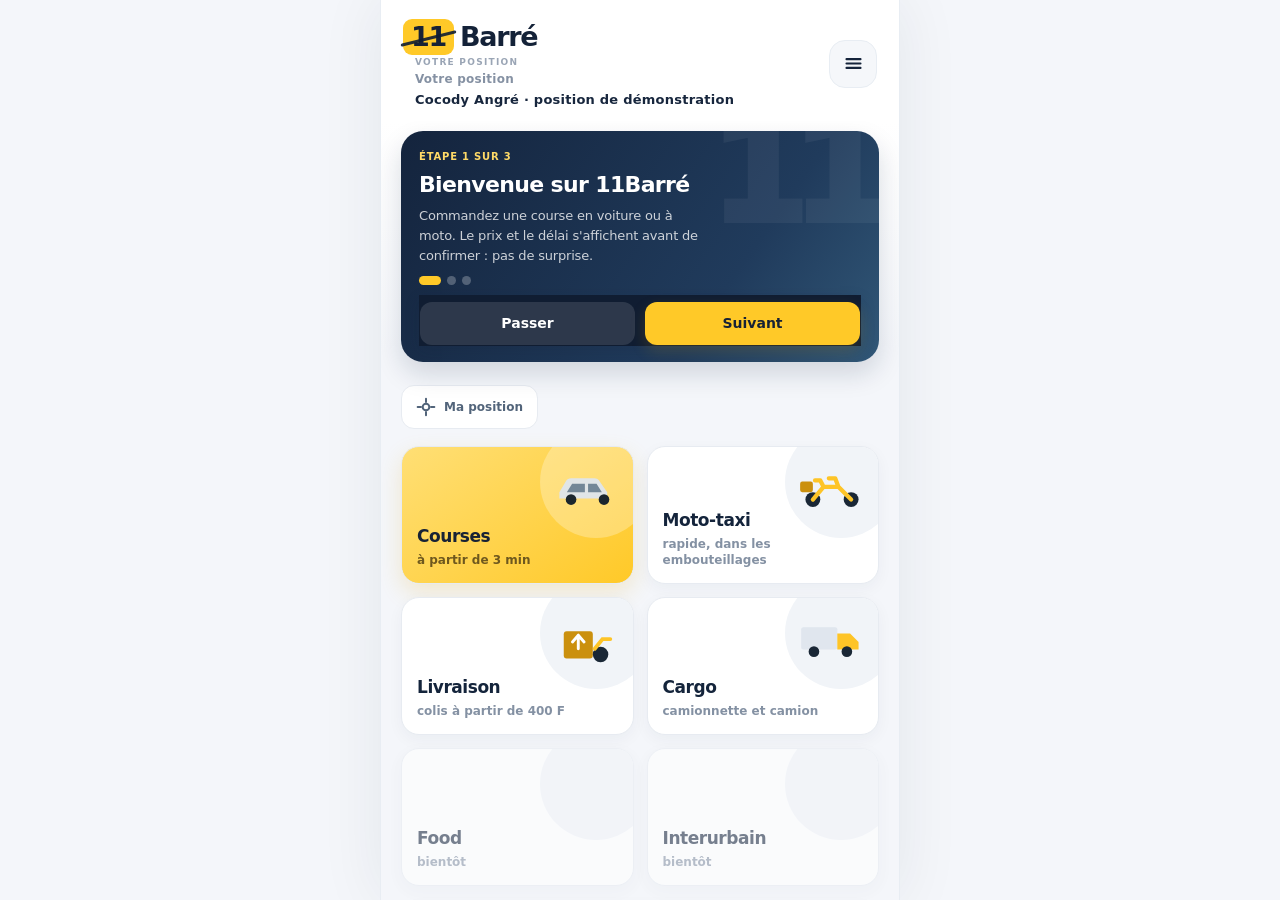
==== commit 28d43a41: "feat(ui): apply premium visual refresh" ====
--- a/index.html
+++ b/index.html
@@ -12,6 +12,7 @@
 <title>11Barré — Courses et livraison</title>
 <link rel="stylesheet" href="commun.css">
  <link rel="stylesheet" href="modern-ui.css">
+  <link rel="stylesheet" href="premium-ui.css">
 </head>
 <body class="client">
 <div id="app"></div>
--- a/modern-ui.css
+++ b/modern-ui.css
@@ -96,3 +96,149 @@
 @media(prefers-reduced-motion:reduce){
   *,*::before,*::after{scroll-behavior:auto!important;transition:none!important;animation:none!important}
 }
+
+
+/* =========================================================
+   11BARRE — CLIENT EXPERIENCE / PREMIUM MOBILE REFRESH
+   Couche visuelle uniquement : aucune logique ni aucun sélecteur JS modifié.
+   ========================================================= */
+body.client{
+  --bg:#f5f6f8;--card:#ffffff;--ink:#101d32;--mu:#718096;--acc:#ffc928;
+  --accink:#172235;--line:#e7ebf1;--soft:#eef2f7;--route:#18a875;
+  background:#f5f6f8;color:#101d32;
+}
+.client #app{
+  max-width:520px;background:var(--bg);
+  box-shadow:0 0 55px rgba(16,29,50,.07);
+}
+.client .top{
+  position:relative;z-index:2;align-items:center;
+  padding:calc(max(18px,env(safe-area-inset-top))) 22px 12px;
+  background:linear-gradient(180deg,#fff 0%,rgba(255,255,255,.96) 100%);
+}
+.client .logo{font-size:27px;letter-spacing:-1.3px;color:#101d32}
+.client .logo i{padding:1px 8px;border-radius:9px;background:#ffc928}
+.client .pos{
+  display:flex;flex-direction:column;align-items:flex-start;gap:3px;
+  margin:0 0 0 12px;font-size:13px;font-weight:800;letter-spacing:0;
+  color:#718096;min-width:0;flex:1;
+}
+.client .pos:before{content:"VOTRE POSITION";font-size:9px;letter-spacing:.13em;color:#9aa5b5;font-weight:900}
+.client .pos small{font-size:13px;color:#17263d;font-weight:750;max-width:100%;overflow:hidden;text-overflow:ellipsis;white-space:nowrap}
+.client .ib{
+  width:46px;height:46px;border-radius:15px;background:#f2f4f7;color:#15243b;
+  box-shadow:none;border:1px solid #e9edf2!important;
+}
+.client .ib svg{width:21px;height:21px}
+.client .home{
+  height:calc(100% - 86px);padding:0 20px 34px;
+  background:linear-gradient(180deg,#fff 0,#f5f6f8 190px);
+  scrollbar-width:thin;
+}
+.client .home>.nt:last-child{
+  text-align:center;font-size:11px;color:#9aa5b5;margin:24px 0 8px!important;
+}
+.client .wel{
+  position:relative;overflow:hidden;margin:10px 0 16px;padding:19px 18px 16px;
+  border:0;border-radius:22px;color:#fff;
+  background:linear-gradient(125deg,#14243d 0%,#203b5c 68%,#315777 100%);
+  box-shadow:0 12px 26px rgba(16,35,60,.15);
+}
+.client .wel:after{
+  content:"11";position:absolute;right:8px;top:-28px;font-size:142px;line-height:1;
+  font-weight:950;letter-spacing:-.12em;color:rgba(255,255,255,.055);pointer-events:none;
+}
+.client .wel>*{position:relative;z-index:1}
+.client .wel .nt{color:#ffda67;font-weight:800;letter-spacing:.08em;text-transform:uppercase;font-size:10px}
+.client .wel h2{font-size:22px;line-height:1.15;letter-spacing:-.65px;margin:8px 0}
+.client .wel p{max-width:34ch;color:rgba(255,255,255,.78);font-size:13px;line-height:1.55}
+.client .wel .dots i{background:rgba(255,255,255,.25)}
+.client .wel .dots i.on{background:#ffc928;width:22px;border-radius:9px}
+.client .wel .btn{min-height:43px;padding:10px 16px;font-size:14px;border-radius:12px}
+.client .wel .btn.sec2{background:rgba(255,255,255,.12);color:#fff}
+.client .loc{
+  margin:7px 0 2px;min-height:38px;padding:6px 12px;border-radius:11px;
+  border:1px solid #e4e9ef;background:#fff;color:#52647a;font-size:12px;
+}
+.client .tiles{
+  grid-template-columns:repeat(2,minmax(0,1fr));gap:12px;margin-top:13px;
+}
+.client .tile{
+  min-height:132px;padding:15px 14px 14px;border-radius:20px;
+  background:#fff;border:1px solid #e8edf3;box-shadow:0 4px 12px rgba(21,39,65,.035);
+  color:#14243b;overflow:hidden;isolation:isolate;
+}
+.client .tile:before{
+  content:"";position:absolute;z-index:-1;right:-18px;top:-20px;width:104px;height:104px;
+  border-radius:50%;background:#f1f4f8;
+}
+.client .tile svg{top:11px;right:11px;width:66px;height:58px;opacity:.94}
+.client .tile b{font-size:16px;letter-spacing:-.35px;margin-top:auto}
+.client .tile span{font-size:11px;line-height:1.35;color:#8793a3;margin-top:3px}
+.client .tile.big{
+  background:linear-gradient(145deg,#ffdb62 0%,#ffc928 100%);
+  border-color:#f5c02d;color:#172235;box-shadow:0 8px 18px rgba(226,170,25,.18);
+}
+.client .tile.big:before{background:rgba(255,255,255,.24)}
+.client .tile.big span{color:#67531c}
+.client .tile[disabled]{opacity:.65}
+.client .search{
+  position:relative;margin:18px 0 12px;min-height:62px;padding:13px 17px;
+  border:1px solid #e6ebf2;border-radius:17px;background:#fff;color:#182a43;
+  box-shadow:0 7px 18px rgba(19,38,65,.055);font-size:15px;font-weight:750;
+}
+.client .search:after{
+  content:"";width:8px;height:8px;border-top:2px solid #9aa7b7;border-right:2px solid #9aa7b7;
+  transform:rotate(45deg);margin-left:auto;
+}
+.client .search svg{color:#d49a00;width:22px;height:22px}
+.client .sec{
+  margin:22px 2px 7px;color:#8793a3;font-size:10px;letter-spacing:.13em;font-weight:900;
+}
+.client .row{
+  padding:12px 3px;border-bottom:1px solid #e9edf2;gap:12px;
+}
+.client .row .pin{
+  width:42px;height:42px;border-radius:14px;background:#fff;color:#63758c;
+  box-shadow:0 2px 8px rgba(20,39,65,.06);
+}
+.client .row .t b{font-size:13px;color:#1b2c44}
+.client .row .t span{font-size:11px;color:#929eae}
+.client .row .m{font-size:11px;color:#8793a3}
+.client .home .banner{border-radius:13px;font-size:12px}
+.client .ov{backdrop-filter:blur(5px);background:rgba(10,20,35,.48)}
+.client .ov .sheet{
+  border-radius:25px 25px 0 0;padding:12px 20px calc(max(20px,env(safe-area-inset-bottom)) + var(--nav-extra,0px));
+  box-shadow:0 -12px 42px rgba(12,27,48,.15);
+}
+.client .sheet:before{width:42px;height:5px;background:#dce2e9;margin-bottom:12px}
+.client .cat{border:1px solid #e7ebf1;background:#f6f8fa;border-radius:16px}
+.client .cat.on{border:2px solid #15243b;background:#fff;box-shadow:0 5px 14px rgba(18,36,60,.08)}
+.client .btn{border-radius:14px;font-size:15px;min-height:52px}
+.client .btn:not(.sec2){background:#ffc928;color:#172235;box-shadow:0 6px 14px rgba(221,165,20,.18)}
+.client .btn.sec2{background:#eef2f7;color:#1b2c44}
+.client .fld,.client input,.client select,.client textarea{border-radius:13px!important}
+.client .full header{background:#fff;border-bottom:1px solid #e9edf2}
+@media(min-width:600px){
+  .client #app{border-left:1px solid #e8edf3;border-right:1px solid #e8edf3}
+}
+@media(max-width:380px){
+  .client .home{padding-left:15px;padding-right:15px}
+  .client .tile{min-height:120px;padding:12px}
+  .client .tile svg{width:56px;height:52px}
+  .client .logo{font-size:24px}
+}
+@media(prefers-color-scheme:dark){
+  body.client{--bg:#0d1725;--card:#142235;--ink:#f3f6fa;--mu:#a0adbf;--line:#27384e;--soft:#1c2d43;background:#0d1725;color:#f3f6fa}
+  .client #app{background:#0d1725}
+  .client .top{background:#111e30}
+  .client .logo,.client .pos small,.client .row .t b{color:#f3f6fa}
+  .client .home{background:linear-gradient(180deg,#111e30 0,#0d1725 190px)}
+  .client .ib,.client .tile,.client .search,.client .row .pin{background:#17273b;border-color:#2a3b52!important;color:#f3f6fa}
+  .client .tile:before{background:#20334a}
+  .client .tile span,.client .row .t span{color:#a0adbf}
+  .client .tile.big{background:linear-gradient(145deg,#ffdb62,#ffc928);color:#172235;border-color:#f5c02d}
+  .client .tile.big span{color:#67531c}
+  .client .search{box-shadow:none}
+  .client .wel{background:linear-gradient(125deg,#182b45,#294766)}
+}
--- a/premium-ui.css
+++ b/premium-ui.css
@@ -0,0 +1,107 @@
+/* 11Barré — Premium UI system V2
+   Couche visuelle additive : aucun comportement métier ni sélecteur JS modifié. */
+:root{
+  color-scheme:light;
+  --bg:#f4f6fa;--card:#fff;--ink:#142238;--mu:#718096;--acc:#ffc928;
+  --accink:#172235;--ok:#13845b;--er:#c43d4b;--line:#e6ebf2;--soft:#f1f4f8;
+  --bd:#d9e1eb;--ring:#326fe0;--shadow-xs:0 2px 8px rgba(18,35,59,.045);
+  --shadow-sm:0 8px 22px rgba(18,35,59,.065);--shadow-md:0 18px 48px rgba(18,35,59,.10);
+}
+html{scroll-behavior:smooth}
+body{background:var(--bg);color:var(--ink);font-family:Inter,ui-sans-serif,system-ui,-apple-system,"Segoe UI",Roboto,sans-serif}
+button,input,select,textarea{font-family:inherit}
+button,a,.btn{transition:background-color .18s ease,border-color .18s ease,box-shadow .18s ease,transform .18s ease}
+button:active,.btn:active,a:active{transform:translateY(1px)}
+:focus-visible{outline:3px solid rgba(50,111,224,.32)!important;outline-offset:3px!important}
+::selection{background:#ffe69a;color:#172235}
+h1,h2,h3{letter-spacing:-.035em}
+.card,.panel,.box,.section-card,.item,.order,.mission,.modal,.dialog,.sheet,.kpi>div{
+  border:1px solid var(--line)!important;border-radius:20px!important;box-shadow:var(--shadow-xs);
+}
+.card,.panel,.box,.section-card,.item,.order,.mission{background:var(--card)}
+input,select,textarea{border:1px solid var(--bd)!important;border-radius:12px!important;background:#fff;min-height:44px;padding:10px 13px;box-shadow:inset 0 1px 2px rgba(20,34,56,.025)}
+input:focus,select:focus,textarea:focus{border-color:var(--ring)!important;box-shadow:0 0 0 3px rgba(50,111,224,.11)!important;outline:0}
+button,.btn{border-radius:13px}
+.btn{font-weight:800;min-height:48px}
+.btn:not(.sec):not(.sec2):not(.er){box-shadow:0 6px 15px rgba(221,165,20,.17)}
+table{border-collapse:separate;border-spacing:0;width:100%;overflow:hidden;border-radius:14px;background:#fff}
+th{font-size:11px;text-transform:uppercase;letter-spacing:.07em;color:#75839a;font-weight:850;background:#f6f8fb}
+th,td{padding:12px 13px;border-bottom:1px solid var(--line)}
+tbody tr:hover{background:#f7f9fc}
+.badge,.pill,.tag,.status,.st{border-radius:999px!important;font-weight:750}
+hr{border:0;border-top:1px solid var(--line)}
+/* Client */
+body.client{background:#f4f6fa;color:#142238}
+.client #app{max-width:520px;background:#f4f6fa;box-shadow:0 0 60px rgba(20,34,56,.075)}
+.client .top{background:#fff;padding:calc(max(18px,env(safe-area-inset-top))) 22px 12px;align-items:center}
+.client .home{background:linear-gradient(180deg,#fff 0,#f4f6fa 230px);padding:0 20px 38px}
+.client .logo{font-size:27px;letter-spacing:-1.3px;color:#142238}
+.client .logo i{background:#ffc928;border-radius:9px}
+.client .pos{font-size:12px;color:#8591a3;letter-spacing:.02em}
+.client .pos:before{font-size:9px;letter-spacing:.14em;color:#9aa5b5}
+.client .pos small{font-size:13px;color:#17263d;font-weight:780}
+.client .ib{width:48px;height:48px;border-radius:16px;background:#f5f7fa;border:1px solid #e8edf3!important;box-shadow:none!important}
+.client .loc{background:#fff;border:1px solid #e5eaf1;border-radius:13px;min-height:44px;padding:8px 14px;color:#52647a;font-weight:750}
+.client .tiles{gap:13px;margin-top:15px}
+.client .tile{min-height:138px;padding:16px 15px 15px;border-radius:22px;border:1px solid #e7ecf3;background:#fff;box-shadow:0 5px 16px rgba(21,39,65,.045);color:#14243b}
+.client .tile:before{width:112px;height:112px;right:-19px;top:-21px;background:#f1f4f8}
+.client .tile svg{width:68px;height:62px;top:12px;right:12px}
+.client .tile b{font-size:17px;letter-spacing:-.45px}
+.client .tile span{font-size:12px;color:#8491a3;line-height:1.35}
+.client .tile.big{background:linear-gradient(145deg,#ffdf75 0%,#ffc928 100%);border-color:#f5c32f;box-shadow:0 9px 22px rgba(226,170,25,.19)}
+.client .tile.big:before{background:rgba(255,255,255,.27)}
+.client .tile.big span{color:#6e581e}
+.client .tile[disabled]{opacity:.56}
+.client .search{min-height:66px;margin:19px 0 14px;padding:15px 18px;border:1px solid #e7ecf3;border-radius:19px;background:#fff;box-shadow:0 8px 22px rgba(19,38,65,.06);font-size:16px}
+.client .search svg{color:#d49a00}
+.client .sec{margin:23px 2px 8px;font-size:10px;letter-spacing:.14em;color:#8995a6}
+.client .row{padding:13px 3px;border-bottom:1px solid #e9edf3}
+.client .row .pin{width:43px;height:43px;border-radius:14px;background:#fff;box-shadow:var(--shadow-xs)}
+.client .row .t b{font-size:14px;color:#1b2c44}
+.client .row .t span,.client .row .m{font-size:11px;color:#8995a6}
+.client .btn:not(.sec2){background:#ffc928;color:#172235}
+.client .sheet{background:#fff}
+.client .cat{border:1px solid #e7ebf1;background:#f6f8fb;border-radius:17px}
+.client .cat.on{border:2px solid #172a45;background:#fff;box-shadow:0 7px 18px rgba(18,36,60,.08)}
+.client .ov{backdrop-filter:blur(7px);background:rgba(10,20,35,.48)}
+.client .ov .sheet{border-radius:26px 26px 0 0;box-shadow:0 -16px 48px rgba(12,27,48,.17)}
+@media(max-width:380px){.client .home{padding-left:15px;padding-right:15px}.client .tile{min-height:124px;padding:13px}.client .tile svg{width:58px;height:54px}}
+/* Chauffeur / livreur */
+body:not(.client){background:#f3f6fa;color:#142238}
+body:not(.client) .page{scrollbar-width:thin}
+body:not(.client) .page h1{font-size:clamp(25px,4vw,32px);font-weight:850;letter-spacing:-.045em}
+body:not(.client) .page h2{font-weight:800;letter-spacing:-.035em}
+body:not(.client) .kpi>div{background:#fff;border:1px solid var(--line)!important;border-radius:19px!important;padding:16px!important;box-shadow:var(--shadow-xs)!important}
+body:not(.client) .kpi b{font-size:clamp(22px,3vw,30px)!important;letter-spacing:-.05em}
+body:not(.client) .nav{background:#fff;border-top:1px solid var(--line);box-shadow:0 -8px 24px rgba(18,35,59,.045)}
+body:not(.client) .nav button{color:#8491a3}
+body:not(.client) .nav button.on{color:#142238;background:#f1f4f8!important}
+body:not(.client) .st{padding:6px 12px}
+body:not(.client) .go{gap:12px}
+body:not(.client) .btn{border-radius:14px}
+body:not(.client) .lnk{border-radius:14px;background:#f0f4fa}
+/* Portails entreprise et administration : contenu dense, lisible et responsive */
+body:has(main) main{max-width:1240px;padding:22px clamp(14px,3vw,30px) 44px}
+body:has(main) header{border-color:var(--line)}
+body:has(main) nav.tabs{background:#fff;border-bottom:1px solid var(--line);box-shadow:0 4px 16px rgba(18,35,59,.035);padding:0 clamp(8px,2vw,22px)}
+body:has(main) nav.tabs button{padding:12px 16px;min-height:54px;border-bottom-width:3px}
+body:has(main) main h1{font-size:clamp(25px,3vw,34px);font-weight:850;margin:8px 0 16px}
+body:has(main) main h2{font-size:19px;font-weight:820}
+body:has(main) .card{padding:18px;margin:14px 0;background:#fff;border-radius:19px!important;box-shadow:var(--shadow-xs)}
+body:has(main) .kpi{gap:12px}
+body:has(main) .kpi>div{padding:16px;background:#fff;border-radius:18px!important}
+body:has(main) .btn{border-radius:12px;min-height:44px;font-size:14px}
+body:has(main) table{font-size:13px}
+body:has(main) .muted,body:has(main) .hint{color:#75839a}
+body:has(main) .tabs button.on{background:#fff8df!important;color:#172235!important}
+@media(min-width:900px){
+  body:not(.client) #app{max-width:100%;box-shadow:none}
+  body:has(main) main{padding-top:28px}
+}
+@media(max-width:640px){
+  body:has(main) main{padding:14px 12px 32px}
+  body:has(main) .card{padding:14px}
+  body:has(main) nav.tabs button{padding:10px 12px;font-size:13px}
+  th,td{padding:10px 8px}
+}
+@media(prefers-reduced-motion:reduce){*,*::before,*::after{scroll-behavior:auto!important;transition:none!important;animation:none!important}}
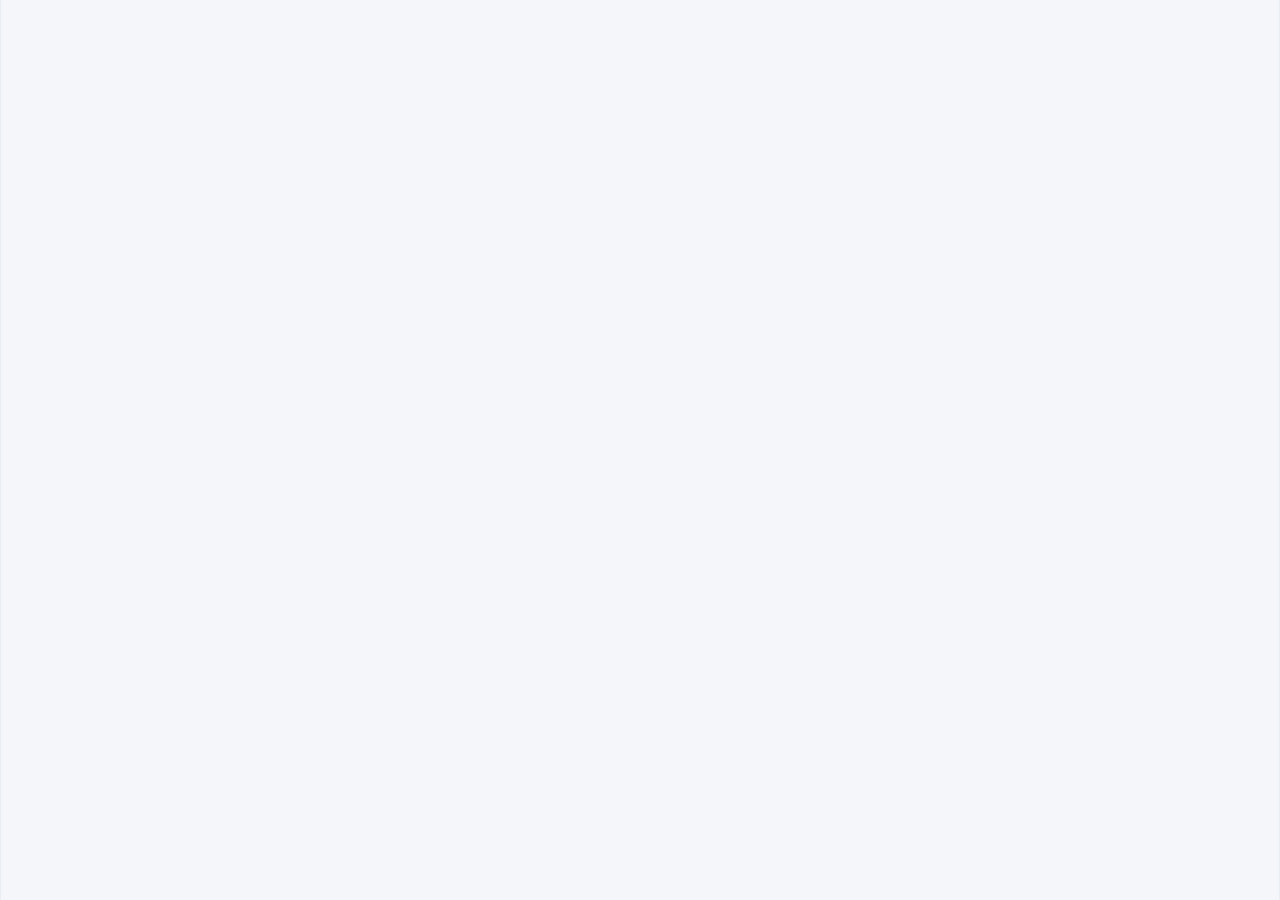
==== commit ff65632e: "feat(gps): use precise browser location for pickup point" ====
--- a/index.html
+++ b/index.html
@@ -44,7 +44,7 @@
 const AUJ=()=>new Date().toLocaleDateString("fr-FR"),ATTENTE_REELLE=20000;
 const drvOnline=()=>(Date.now()-LS.get("chauffeur_ligne",0))<10000;
 const O0=()=>({vit:"std",porte:false,instr:"",autreN:"",autreT:"",msg:false,dN:"",dT:"",colis:"",payeur:"exp",cod:""});
-const S={ph:"home",tab:"courses",from:lieu(LS.get("pos",null))||lieu("Ma position (démo)"),gps:!!lieu(LS.get("pos",null)),to:null,cat:null,pay:LS.get("pay","cash"),pick:null,sheet:null,q:"",
+const S={ph:"home",tab:"courses",from:(()=>{const p=LS.get("pos",null);return p&&typeof p==="object"&&Number.isFinite(p.la)&&Number.isFinite(p.lo)?p:(lieu(p)||lieu("Ma position (démo)"))})(),gps:(()=>{const p=LS.get("pos",null);return !!(p&&typeof p==="object"&&Number.isFinite(p.la)&&Number.isFinite(p.lo))||!!lieu(p)})(),to:null,cat:null,pay:LS.get("pay","cash"),pick:null,sheet:null,q:"",
   o:O0(),run:null,star:0,tip:0,tags:[],hist:LS.get("hist",[]),rec:LS.get("rec",["Plateau","Cocody Deux-Plateaux","Marcory Zone 4"]),
   wel:LS.get("accueil_vu",false)?-1:0,confirm:null,recu:null,prev:null,err:"",busy:false,loc:"",opener:null};
 const dist=()=>S.from&&S.to?Math.max(.8,km(S.from,S.to)*1.35):0;
@@ -68,7 +68,7 @@
 const bar=(l,rt)=>`<div class="top"><div>${l}</div>${rt||""}</div>`;
 const WEL=[["Bienvenue sur 11Barré","Commandez une course en voiture ou à moto. Le prix et le délai s'affichent avant de confirmer : pas de surprise."],["Envoyez un colis","Faites livrer un colis à moto ou en camionnette. Avec le paiement à la livraison, le livreur encaisse l'argent pour vous."],["Payez comme vous voulez","Espèces, Orange Money, Wave ou MTN MoMo. C'est une démonstration : aucun paiement réel et des chauffeurs fictifs. Si aucun chauffeur n'est en ligne, une course de démonstration prend le relais (au bout de 20 secondes si un chauffeur a été prévenu)."]];
 const wel=()=>{const i=S.wel,w=WEL[i];return`<section class="wel" aria-label="Bienvenue"><div class="nt">Étape ${i+1} sur ${WEL.length}</div><h2>${w[0]}</h2><p>${w[1]}</p><div class="dots" aria-hidden="true">${WEL.map((x,j)=>`<i class="${j===i?"on":""}"></i>`).join("")}</div><div class="cta"><button class="btn sec2" data-a="welSkip">Passer</button><button class="btn" data-a="welNext">${i===WEL.length-1?"Commencer":"Suivant"}</button></div></section>`};
-const posLib=()=>S.gps?"Près de "+S.from.n:S.from.z+" · position de démonstration";
+const posLib=()=>S.gps?"Position GPS · précision ±"+Math.round(S.from.accuracy||0)+" m":S.from.z+" · position de démonstration";
 const locBtn=()=>`<button class="loc" data-a="loc" ${S.loc==="wait"?'disabled aria-busy="true"':""}>${S.loc==="wait"?'<span class="spin" aria-hidden="true"></span> Localisation…':SVG.loc+" Ma position"}</button>`;
 const home=()=>`${bar(`<span class="logo"><i>11</i>Barré</span><div class="pos">Votre position <small>${esc(posLib())}</small></div>`,`<button class="ib" data-a="menu" aria-label="Menu" aria-haspopup="dialog">${SVG.menu}</button>`)}
 <div class="home">${navigator.onLine===false?'<p class="banner" role="status">Vous êtes hors connexion : les écrans restent disponibles, mais rien n\'est envoyé.</p>':""}${S.wel>=0?wel():""}<div>${locBtn()}</div><div class="tiles">${Object.entries(SERV).map(([k,s],i)=>`<button class="tile ${i===0?"big":""}" data-a="svc" data-v="${k}">${tileIco[k]}<b>${s.nom}</b><span>${k==="courses"?"à partir de 3 min":k==="livraison"?"colis à partir de 400 F":k==="moto"?"rapide, dans les embouteillages":"camionnette et camion"}</span></button>`).join("")}
@@ -203,7 +203,7 @@
   loc(){if(S.loc==="wait")return;const fin=(m)=>{S.loc="";S.pick=null;render();toast(m)};
     if(!navigator.geolocation)return toast("Localisation indisponible sur cet appareil : position de démonstration conservée.");
     S.loc="wait";render();
-    try{navigator.geolocation.getCurrentPosition(p=>{const n=plusProche({la:p.coords.latitude,lo:p.coords.longitude});if(n.d>60){fin("Vous semblez loin d'Abidjan : position de démonstration conservée.");return}S.from=n.l;S.gps=true;LS.set("pos",n.l.n);fin("Position : lieu le plus proche, "+n.l.n)},e=>fin(e&&e.code===1?"Localisation refusée : position de démonstration conservée.":"Position introuvable : position de démonstration conservée."),{timeout:8000,maximumAge:60000})}catch(e){fin("Localisation indisponible : position de démonstration conservée.")}},
+    try{navigator.geolocation.getCurrentPosition(p=>{const q={la:p.coords.latitude,lo:p.coords.longitude,accuracy:p.coords.accuracy||0,n:"Ma position actuelle",z:"Coordonnées GPS"};S.from=q;S.gps=true;LS.set("pos",q);fin("Position GPS obtenue avec une précision d’environ "+Math.round(q.accuracy)+" m.")},e=>fin(e&&e.code===1?"Localisation refusée : position de démonstration conservée.":e&&e.code===3?"Délai GPS dépassé : réessayez à ciel ouvert.":"Position introuvable : position de démonstration conservée."),{enableHighAccuracy:true,timeout:15000,maximumAge:10000})}catch(e){fin("Localisation indisponible : position de démonstration conservée.")}}},
   menu(){ouvre();S.sheet="menu";render()},hist(){S.sheet="hist";render()},paie(){ouvre();S.sheet="pay";render()},det(){ouvre();S.err="";S.sheet="det";render()},sos(){ouvre();S.sheet="sos";render()},
   welNext(){if(S.wel>=WEL.length-1)return A.welSkip();S.wel++;render()},welSkip(){S.wel=-1;LS.set("accueil_vu",true);render()},
   welAgain(){S.wel=0;LS.set("accueil_vu",false);S.sheet=null;S.ph="home";S.to=null;render();const w=$(".wel");if(w)w.scrollIntoView({block:"nearest"})},
--- a/premium-ui.css
+++ b/premium-ui.css
@@ -105,3 +105,108 @@
   th,td{padding:10px 8px}
 }
 @media(prefers-reduced-motion:reduce){*,*::before,*::after{scroll-behavior:auto!important;transition:none!important;animation:none!important}}
+
+
+/* 11Barré — Booking experience V2
+   Parcours client : carte, sélection du service, récapitulatif et action de commande.
+   Styles uniquement ; aucune logique de réservation n'est modifiée. */
+.client .col{background:#edf2f5}
+.client #map{
+  flex:1 1 34%;min-height:190px;
+  background:
+    radial-gradient(ellipse at 78% 18%,rgba(255,255,255,.9) 0 8%,transparent 8.5%),
+    linear-gradient(135deg,#e9f0e9 0%,#e3edf0 48%,#e8eee8 100%);
+  overflow:hidden;
+}
+.client #map:after{
+  content:"";position:absolute;inset:0;pointer-events:none;opacity:.36;
+  background-image:linear-gradient(28deg,transparent 47%,#fff 48%,#fff 50%,transparent 51%),
+    linear-gradient(112deg,transparent 47%,#fff 48%,#fff 50%,transparent 51%);
+  background-size:118px 92px,150px 116px;
+}
+.client #map svg{position:relative;z-index:1;filter:saturate(.82)}
+.client .back{
+  top:calc(max(14px,env(safe-area-inset-top)) + 8px);left:16px;
+  width:46px;height:46px;border-radius:15px;background:#fff;
+  box-shadow:0 7px 22px rgba(18,35,59,.14)!important;
+}
+.client .col .sheet{
+  max-height:70%;padding:13px 18px calc(max(14px,env(safe-area-inset-bottom)) + var(--nav-extra,0px));
+  border-radius:26px 26px 0 0!important;
+  box-shadow:0 -12px 38px rgba(19,38,65,.12)!important;
+}
+.client .col .sheet:before{width:40px;height:4px;background:#dce3eb;margin-bottom:10px}
+.client .od{gap:12px;padding:10px 2px;min-height:62px}
+.client .od .ic{
+  width:39px;height:39px;border-radius:13px;background:#fff;color:#b98600;
+  border:1px solid #edf0f4;box-shadow:0 2px 7px rgba(20,34,56,.045);
+}
+.client .od small{font-size:10px;letter-spacing:.075em;text-transform:uppercase;font-weight:850;color:#8995a5}
+.client .od b{font-size:14px;font-weight:800;letter-spacing:-.2px;color:#17263d}
+.client .od+.od{border-top:1px solid #edf0f4}
+.client .tabs{gap:7px;padding:11px 0 9px;scrollbar-width:none}
+.client .tabs::-webkit-scrollbar,.client .cats::-webkit-scrollbar{display:none}
+.client .tab{
+  min-height:38px;padding:8px 13px;border:1px solid #e8edf3;border-radius:999px!important;
+  background:#f7f9fb;color:#6e7c90;font-size:12px;font-weight:800;
+}
+.client .tab.on{background:#17263d!important;border-color:#17263d;color:#fff!important}
+.client .cats{gap:9px;padding:5px 2px 12px}
+.client .cat{
+  width:126px;min-height:128px;padding:10px 11px;border:1px solid #e6ebf2!important;
+  border-radius:17px!important;background:#f8fafc;text-align:left;
+}
+.client .cat svg{height:42px;margin-bottom:2px}
+.client .cat small{font-size:10px;font-weight:800;color:#8b97a7}
+.client .cat b{font-size:13px;letter-spacing:-.2px;margin:2px 0}
+.client .cat .p{font-size:16px;font-weight:900;color:#17263d}
+.client .cat.on{
+  border:2px solid #17263d!important;background:#fff;
+  box-shadow:0 6px 16px rgba(18,36,60,.09);
+}
+.client .dispo{
+  margin:5px 1px 7px;padding:9px 11px;border-radius:12px;
+  background:#f5f8f5;color:#52715f;font-size:10px;line-height:1.45;
+}
+.client .pay{
+  min-height:49px;margin-top:4px;padding:8px 11px;border:1px solid #e9edf3;
+  border-radius:14px;background:#f8fafc;color:#27374d;font-size:12px;font-weight:750;
+}
+.client .pay>svg{width:25px;height:25px}
+.client .pay .chip{background:#fff;border:1px solid #e9edf3;color:#34445a}
+.client .col .cta{
+  position:relative;margin:7px -2px 0;padding:9px 2px 2px;
+  background:#fff;gap:9px;align-items:center;
+}
+.client .col .cta .btn{
+  min-height:53px;border-radius:15px;font-size:14px;font-weight:900;
+  letter-spacing:-.15px;background:linear-gradient(135deg,#ffda62,#ffc629);
+  box-shadow:0 8px 18px rgba(220,164,18,.22);
+}
+.client .col .cta .mini{
+  width:52px;height:52px;border:1px solid #e8edf3;background:#f6f8fa;border-radius:15px;
+}
+.client .ov .sheet{padding-left:20px;padding-right:20px}
+.client .ov h2{font-size:21px;font-weight:900;letter-spacing:-.65px}
+.client .ov .sec{margin:18px 0 7px}
+.client .ov .opt{min-height:55px}
+.client .ov .hl{font-size:13px;padding:9px 0}
+.client .ov .hl b{font-weight:850}
+.client .full header{padding-left:16px;padding-right:16px}
+.client .full header input[type=search]{height:50px;border-radius:15px!important;background:#f7f9fb}
+@media(min-width:700px){
+  .client #app{max-width:100%;display:grid;grid-template-columns:minmax(360px,520px) minmax(360px,1fr);grid-template-rows:100%;align-items:stretch}
+  .client #app>.top{grid-column:1;grid-row:1;align-self:start}
+  .client #app>.col{grid-column:2;grid-row:1;border-left:1px solid #e5eaf0}
+  .client #app>.home{grid-column:1;grid-row:1;padding-top:86px}
+  .client .col .sheet{max-height:68%;max-width:620px;align-self:center;margin:0 auto 18px;border-radius:26px!important}
+  .client #map{min-height:280px}
+}
+@media(max-height:700px) and (max-width:699px){
+  .client .col .sheet{max-height:76%;padding-top:8px}
+  .client .od{min-height:53px;padding:7px 2px}
+  .client .cat{min-height:112px}
+}
+@media(prefers-reduced-motion:reduce){
+  .client .col .sheet,.client .cat,.client .tab{transition:none!important}
+}
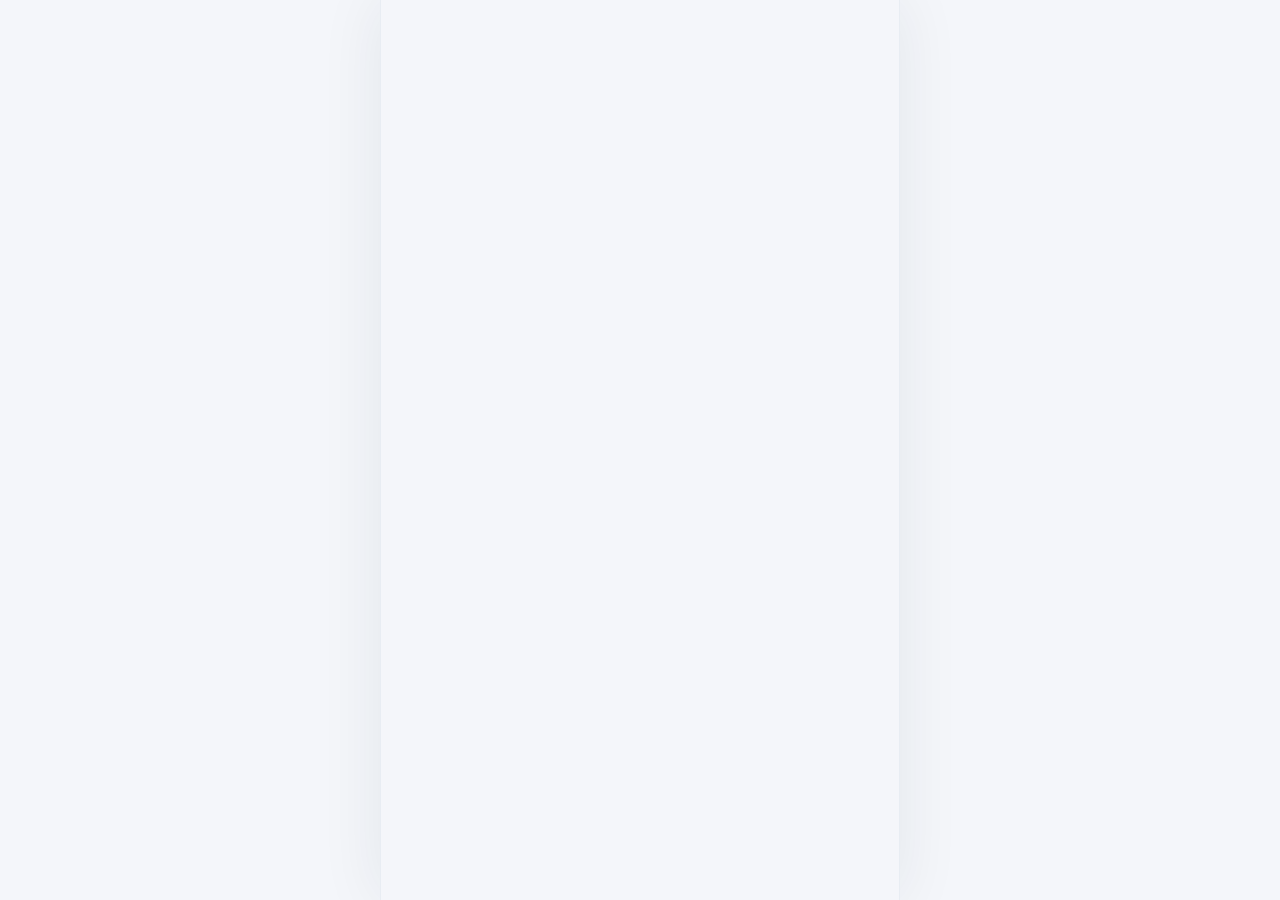
==== commit 0089c4cf: "fix(map): reinitialize Leaflet after view rerender" ====
--- a/index.html
+++ b/index.html
@@ -13,6 +13,7 @@
 <link rel="stylesheet" href="commun.css">
  <link rel="stylesheet" href="modern-ui.css">
   <link rel="stylesheet" href="premium-ui.css">
+<link rel="stylesheet" href="https://unpkg.com/leaflet@1.9.4/dist/leaflet.css" integrity="sha256-p4NxAoJBhIIN+hmNHrzRCf9tD/miZyoHS5obTRR9BMY=" crossorigin="">
 </head>
 <body class="client">
 <div id="app"></div>
@@ -20,6 +21,7 @@
 <noscript><p style="padding:20px">11Barré a besoin de JavaScript pour fonctionner.</p></noscript>
 <script src="commun.js"></script>
 <script src="moteur.js"></script>
+<script src="https://unpkg.com/leaflet@1.9.4/dist/leaflet.js" integrity="sha256-20nQCchB9co0qIjJZRGuk2/Z9VM+kNiyxNV1lvTlZBo=" crossorigin=""></script>
 <script>
 "use strict";
 /* 11Barré — maquette interactive du parcours client (courses et livraison).
@@ -56,14 +58,41 @@
 const approche=c=>2+hash((S.from?S.from.n:"")+c.id)%8;
 const duree=()=>Math.max(4,Math.round(dist()/SERV[S.tab].v*60)+3);
 const total=c=>c?devisC(c).total:0;
-function carte(){const el=$("#map");if(!el)return;W=el.clientWidth||360;H=el.clientHeight||300;const a=S.from,b=S.to;if(!a||!b){el.innerHTML=`<svg viewBox="0 0 ${W} ${H}">${fond()}</svg>`;return}
- const p=proj(a,b),A=p(a),B=p(b),M=[B[0],A[1]],pts=[A,M,B],route=pts.map((q,i)=>(i?"L":"M")+q[0].toFixed(1)+" "+q[1].toFixed(1)).join(" ");
- const r=S.run,eta=r&&r.step!=="search"?r.eta:null;let car="",bubble="",mover=null;
- if(r){const dS=[[A[0]-70,A[1]-55],[A[0]-70,A[1]],A];if(r.step==="approach")mover=along(dS,r.f);else if(r.step==="arrived")mover={x:A[0],y:A[1],ang:0};else if(r.step==="ride")mover=along(pts,r.f)}
- if(mover)car=`<g transform="translate(${mover.x.toFixed(1)} ${mover.y.toFixed(1)}) rotate(${(mover.ang+90).toFixed(0)})"><rect x="-8" y="-14" width="16" height="28" rx="6" fill="#0d1b2a" stroke="#fff" stroke-width="2"/><rect x="-5" y="-6" width="10" height="7" rx="2" fill="#ffc21a"/></g>`;
- const lab=r&&r.step==="ride"?"arrivée "+hh(Math.max(0,r.etaLeft)):(r&&r.step==="approach"?r.etaLeft+" min":(S.ph==="trip"?"arrivée "+hh(duree()+approche(catCur()||{id:"x"})):""));
- if(lab){const AN=r&&r.step==="approach"?A:B;bubble=`<g transform="translate(${Math.min(Math.max(AN[0],64),W-64)} ${Math.max(AN[1]-34,22)})"><rect x="-56" y="-18" width="112" height="30" rx="15" fill="${r&&r.step==="approach"?"#ff5a36":"#0d1b2a"}"/><text y="3" text-anchor="middle" fill="#fff" font-size="14" font-weight="700" font-family="system-ui">${esc(lab)}</text></g>`}
- el.innerHTML=`<svg viewBox="0 0 ${W} ${H}" role="img" aria-label="Itinéraire de ${esc(a.n)} à ${esc(b.n)}">${fond()}<path d="${route}" stroke="#fff" stroke-width="11" fill="none" stroke-linejoin="round" stroke-linecap="round"/><path d="${route}" pathLength="100" stroke="var(--route)" stroke-width="6" fill="none" stroke-linejoin="round" stroke-linecap="round"/><path d="${route}" pathLength="100" stroke="#f5a300" stroke-width="6" fill="none" stroke-dasharray="0 52 16 40"/><circle cx="${A[0]}" cy="${A[1]}" r="9" fill="#fff" stroke="#0d1b2a" stroke-width="4"/><circle cx="${B[0]}" cy="${B[1]}" r="9" fill="#fff" stroke="#ff5a36" stroke-width="4"/>${bubble}${car}</svg>`}
+function carte(){
+ const el=$("#map"); if(!el || !window.L) return;
+ const a=S.from,b=S.to;
+ if(window._11bMap && window._11bMap.getContainer()!==el){window._11bMap.remove();window._11bMap=null;window._11bLayers=null;}
+ if(!window._11bMap){
+   window._11bMap=L.map(el,{zoomControl:false,preferCanvas:true}).setView([5.35,-4.02],11);
+   L.tileLayer("https://{s}.tile.openstreetmap.org/{z}/{x}/{y}.png",{
+     maxZoom:19, attribution:'&copy; <a href="https://www.openstreetmap.org/copyright" target="_blank" rel="noopener">OpenStreetMap</a>'
+   }).addTo(window._11bMap);
+   L.control.zoom({position:"bottomright"}).addTo(window._11bMap);
+   window._11bLayers=L.layerGroup().addTo(window._11bMap);
+ }
+ const map=window._11bMap, layers=window._11bLayers;
+ layers.clearLayers();
+ const valid=p=>p&&Number.isFinite(Number(p.la))&&Number.isFinite(Number(p.lo))&&Math.abs(Number(p.la))<=90&&Math.abs(Number(p.lo))<=180;
+ const pts=[];
+ if(valid(a)){
+   const p=[Number(a.la),Number(a.lo)];pts.push(p);
+   L.marker(p,{title:"Départ : "+a.n}).bindPopup("<strong>Départ</strong><br>"+esc(a.n)+(S.gps?"<br><small>Position GPS du client</small>":"<br><small>Lieu sélectionné</small>")).addTo(layers);
+ }
+ if(valid(b)){
+   const p=[Number(b.la),Number(b.lo)];pts.push(p);
+   L.marker(p,{title:"Destination : "+b.n}).bindPopup("<strong>Destination</strong><br>"+esc(b.n)).addTo(layers);
+ }
+ if(pts.length===2){
+   L.polyline(pts,{color:"#f5a300",weight:5,opacity:.9,dashArray:"9 9"}).addTo(layers);
+   map.fitBounds(L.latLngBounds(pts).pad(.22),{maxZoom:14});
+ }else if(pts.length===1){map.setView(pts[0],15)}
+ else {map.setView([5.35,-4.02],11)}
+ if(S.run&&S.run.step==="approach"&&pts.length){
+   /* Le chauffeur reste fictif dans cette version : aucun faux marqueur live n'est affiché. */
+   const elInfo=document.createElement("div");
+ }
+ setTimeout(()=>map.invalidateSize({pan:false}),80);
+}
 /* Rendu */
 const bar=(l,rt)=>`<div class="top"><div>${l}</div>${rt||""}</div>`;
 const WEL=[["Bienvenue sur 11Barré","Commandez une course en voiture ou à moto. Le prix et le délai s'affichent avant de confirmer : pas de surprise."],["Envoyez un colis","Faites livrer un colis à moto ou en camionnette. Avec le paiement à la livraison, le livreur encaisse l'argent pour vous."],["Payez comme vous voulez","Espèces, Orange Money, Wave ou MTN MoMo. C'est une démonstration : aucun paiement réel et des chauffeurs fictifs. Si aucun chauffeur n'est en ligne, une course de démonstration prend le relais (au bout de 20 secondes si un chauffeur a été prévenu)."]];
--- a/premium-ui.css
+++ b/premium-ui.css
@@ -106,107 +106,9 @@
 }
 @media(prefers-reduced-motion:reduce){*,*::before,*::after{scroll-behavior:auto!important;transition:none!important;animation:none!important}}
 
-
-/* 11Barré — Booking experience V2
-   Parcours client : carte, sélection du service, récapitulatif et action de commande.
-   Styles uniquement ; aucune logique de réservation n'est modifiée. */
-.client .col{background:#edf2f5}
-.client #map{
-  flex:1 1 34%;min-height:190px;
-  background:
-    radial-gradient(ellipse at 78% 18%,rgba(255,255,255,.9) 0 8%,transparent 8.5%),
-    linear-gradient(135deg,#e9f0e9 0%,#e3edf0 48%,#e8eee8 100%);
-  overflow:hidden;
-}
-.client #map:after{
-  content:"";position:absolute;inset:0;pointer-events:none;opacity:.36;
-  background-image:linear-gradient(28deg,transparent 47%,#fff 48%,#fff 50%,transparent 51%),
-    linear-gradient(112deg,transparent 47%,#fff 48%,#fff 50%,transparent 51%);
-  background-size:118px 92px,150px 116px;
-}
-.client #map svg{position:relative;z-index:1;filter:saturate(.82)}
-.client .back{
-  top:calc(max(14px,env(safe-area-inset-top)) + 8px);left:16px;
-  width:46px;height:46px;border-radius:15px;background:#fff;
-  box-shadow:0 7px 22px rgba(18,35,59,.14)!important;
-}
-.client .col .sheet{
-  max-height:70%;padding:13px 18px calc(max(14px,env(safe-area-inset-bottom)) + var(--nav-extra,0px));
-  border-radius:26px 26px 0 0!important;
-  box-shadow:0 -12px 38px rgba(19,38,65,.12)!important;
-}
-.client .col .sheet:before{width:40px;height:4px;background:#dce3eb;margin-bottom:10px}
-.client .od{gap:12px;padding:10px 2px;min-height:62px}
-.client .od .ic{
-  width:39px;height:39px;border-radius:13px;background:#fff;color:#b98600;
-  border:1px solid #edf0f4;box-shadow:0 2px 7px rgba(20,34,56,.045);
-}
-.client .od small{font-size:10px;letter-spacing:.075em;text-transform:uppercase;font-weight:850;color:#8995a5}
-.client .od b{font-size:14px;font-weight:800;letter-spacing:-.2px;color:#17263d}
-.client .od+.od{border-top:1px solid #edf0f4}
-.client .tabs{gap:7px;padding:11px 0 9px;scrollbar-width:none}
-.client .tabs::-webkit-scrollbar,.client .cats::-webkit-scrollbar{display:none}
-.client .tab{
-  min-height:38px;padding:8px 13px;border:1px solid #e8edf3;border-radius:999px!important;
-  background:#f7f9fb;color:#6e7c90;font-size:12px;font-weight:800;
-}
-.client .tab.on{background:#17263d!important;border-color:#17263d;color:#fff!important}
-.client .cats{gap:9px;padding:5px 2px 12px}
-.client .cat{
-  width:126px;min-height:128px;padding:10px 11px;border:1px solid #e6ebf2!important;
-  border-radius:17px!important;background:#f8fafc;text-align:left;
-}
-.client .cat svg{height:42px;margin-bottom:2px}
-.client .cat small{font-size:10px;font-weight:800;color:#8b97a7}
-.client .cat b{font-size:13px;letter-spacing:-.2px;margin:2px 0}
-.client .cat .p{font-size:16px;font-weight:900;color:#17263d}
-.client .cat.on{
-  border:2px solid #17263d!important;background:#fff;
-  box-shadow:0 6px 16px rgba(18,36,60,.09);
-}
-.client .dispo{
-  margin:5px 1px 7px;padding:9px 11px;border-radius:12px;
-  background:#f5f8f5;color:#52715f;font-size:10px;line-height:1.45;
-}
-.client .pay{
-  min-height:49px;margin-top:4px;padding:8px 11px;border:1px solid #e9edf3;
-  border-radius:14px;background:#f8fafc;color:#27374d;font-size:12px;font-weight:750;
-}
-.client .pay>svg{width:25px;height:25px}
-.client .pay .chip{background:#fff;border:1px solid #e9edf3;color:#34445a}
-.client .col .cta{
-  position:relative;margin:7px -2px 0;padding:9px 2px 2px;
-  background:#fff;gap:9px;align-items:center;
-}
-.client .col .cta .btn{
-  min-height:53px;border-radius:15px;font-size:14px;font-weight:900;
-  letter-spacing:-.15px;background:linear-gradient(135deg,#ffda62,#ffc629);
-  box-shadow:0 8px 18px rgba(220,164,18,.22);
-}
-.client .col .cta .mini{
-  width:52px;height:52px;border:1px solid #e8edf3;background:#f6f8fa;border-radius:15px;
-}
-.client .ov .sheet{padding-left:20px;padding-right:20px}
-.client .ov h2{font-size:21px;font-weight:900;letter-spacing:-.65px}
-.client .ov .sec{margin:18px 0 7px}
-.client .ov .opt{min-height:55px}
-.client .ov .hl{font-size:13px;padding:9px 0}
-.client .ov .hl b{font-weight:850}
-.client .full header{padding-left:16px;padding-right:16px}
-.client .full header input[type=search]{height:50px;border-radius:15px!important;background:#f7f9fb}
-@media(min-width:700px){
-  .client #app{max-width:100%;display:grid;grid-template-columns:minmax(360px,520px) minmax(360px,1fr);grid-template-rows:100%;align-items:stretch}
-  .client #app>.top{grid-column:1;grid-row:1;align-self:start}
-  .client #app>.col{grid-column:2;grid-row:1;border-left:1px solid #e5eaf0}
-  .client #app>.home{grid-column:1;grid-row:1;padding-top:86px}
-  .client .col .sheet{max-height:68%;max-width:620px;align-self:center;margin:0 auto 18px;border-radius:26px!important}
-  .client #map{min-height:280px}
-}
-@media(max-height:700px) and (max-width:699px){
-  .client .col .sheet{max-height:76%;padding-top:8px}
-  .client .od{min-height:53px;padding:7px 2px}
-  .client .cat{min-height:112px}
-}
-@media(prefers-reduced-motion:reduce){
-  .client .col .sheet,.client .cat,.client .tab{transition:none!important}
-}
+/* Carte interactive OSM / Leaflet — coordonnées connues uniquement */
+.client #map{position:relative;display:block;width:100%;height:clamp(260px,38vh,390px);min-height:260px;overflow:hidden;background:#e8edf1;border-radius:0 0 18px 18px;z-index:0}
+.client #map .leaflet-container{width:100%;height:100%;font:inherit;background:#e8edf1}
+.client #map .leaflet-control-attribution{font-size:9px;background:rgba(255,255,255,.82)}
+.client #map .leaflet-control-zoom a{color:#172235}
+@media(max-width:380px){.client #map{height:250px;min-height:250px}}
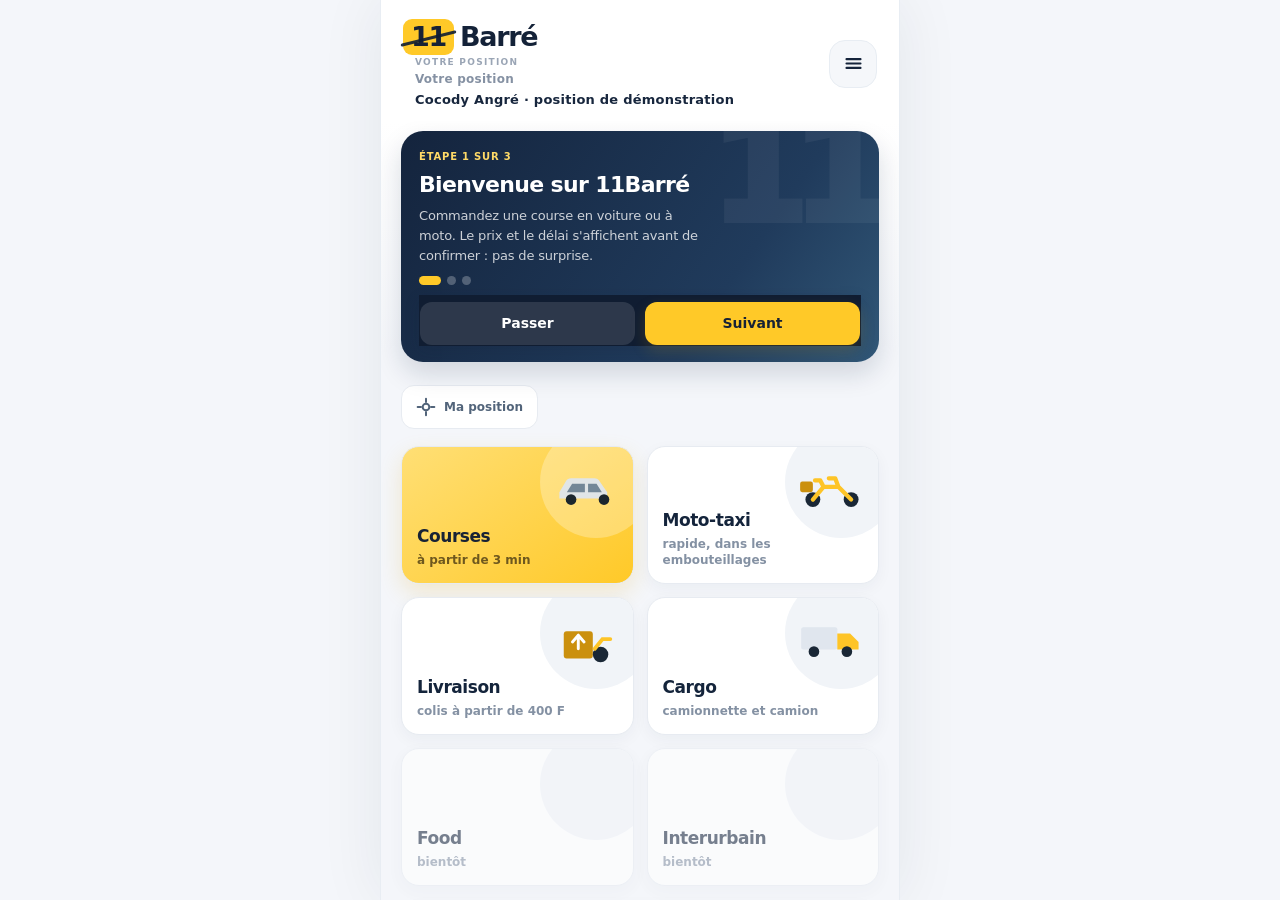
==== commit 655fd79c: "fix(gps): remove extra brace that broke the client app script Co-Authored-By: Claude Sonnet 5.5 <nor" ====
--- a/index.html
+++ b/index.html
@@ -13,7 +13,6 @@
 <link rel="stylesheet" href="commun.css">
  <link rel="stylesheet" href="modern-ui.css">
   <link rel="stylesheet" href="premium-ui.css">
-<link rel="stylesheet" href="https://unpkg.com/leaflet@1.9.4/dist/leaflet.css" integrity="sha256-p4NxAoJBhIIN+hmNHrzRCf9tD/miZyoHS5obTRR9BMY=" crossorigin="">
 </head>
 <body class="client">
 <div id="app"></div>
@@ -21,7 +20,6 @@
 <noscript><p style="padding:20px">11Barré a besoin de JavaScript pour fonctionner.</p></noscript>
 <script src="commun.js"></script>
 <script src="moteur.js"></script>
-<script src="https://unpkg.com/leaflet@1.9.4/dist/leaflet.js" integrity="sha256-20nQCchB9co0qIjJZRGuk2/Z9VM+kNiyxNV1lvTlZBo=" crossorigin=""></script>
 <script>
 "use strict";
 /* 11Barré — maquette interactive du parcours client (courses et livraison).
@@ -58,41 +56,14 @@
 const approche=c=>2+hash((S.from?S.from.n:"")+c.id)%8;
 const duree=()=>Math.max(4,Math.round(dist()/SERV[S.tab].v*60)+3);
 const total=c=>c?devisC(c).total:0;
-function carte(){
- const el=$("#map"); if(!el || !window.L) return;
- const a=S.from,b=S.to;
- if(window._11bMap && window._11bMap.getContainer()!==el){window._11bMap.remove();window._11bMap=null;window._11bLayers=null;}
- if(!window._11bMap){
-   window._11bMap=L.map(el,{zoomControl:false,preferCanvas:true}).setView([5.35,-4.02],11);
-   L.tileLayer("https://{s}.tile.openstreetmap.org/{z}/{x}/{y}.png",{
-     maxZoom:19, attribution:'&copy; <a href="https://www.openstreetmap.org/copyright" target="_blank" rel="noopener">OpenStreetMap</a>'
-   }).addTo(window._11bMap);
-   L.control.zoom({position:"bottomright"}).addTo(window._11bMap);
-   window._11bLayers=L.layerGroup().addTo(window._11bMap);
- }
- const map=window._11bMap, layers=window._11bLayers;
- layers.clearLayers();
- const valid=p=>p&&Number.isFinite(Number(p.la))&&Number.isFinite(Number(p.lo))&&Math.abs(Number(p.la))<=90&&Math.abs(Number(p.lo))<=180;
- const pts=[];
- if(valid(a)){
-   const p=[Number(a.la),Number(a.lo)];pts.push(p);
-   L.marker(p,{title:"Départ : "+a.n}).bindPopup("<strong>Départ</strong><br>"+esc(a.n)+(S.gps?"<br><small>Position GPS du client</small>":"<br><small>Lieu sélectionné</small>")).addTo(layers);
- }
- if(valid(b)){
-   const p=[Number(b.la),Number(b.lo)];pts.push(p);
-   L.marker(p,{title:"Destination : "+b.n}).bindPopup("<strong>Destination</strong><br>"+esc(b.n)).addTo(layers);
- }
- if(pts.length===2){
-   L.polyline(pts,{color:"#f5a300",weight:5,opacity:.9,dashArray:"9 9"}).addTo(layers);
-   map.fitBounds(L.latLngBounds(pts).pad(.22),{maxZoom:14});
- }else if(pts.length===1){map.setView(pts[0],15)}
- else {map.setView([5.35,-4.02],11)}
- if(S.run&&S.run.step==="approach"&&pts.length){
-   /* Le chauffeur reste fictif dans cette version : aucun faux marqueur live n'est affiché. */
-   const elInfo=document.createElement("div");
- }
- setTimeout(()=>map.invalidateSize({pan:false}),80);
-}
+function carte(){const el=$("#map");if(!el)return;W=el.clientWidth||360;H=el.clientHeight||300;const a=S.from,b=S.to;if(!a||!b){el.innerHTML=`<svg viewBox="0 0 ${W} ${H}">${fond()}</svg>`;return}
+ const p=proj(a,b),A=p(a),B=p(b),M=[B[0],A[1]],pts=[A,M,B],route=pts.map((q,i)=>(i?"L":"M")+q[0].toFixed(1)+" "+q[1].toFixed(1)).join(" ");
+ const r=S.run,eta=r&&r.step!=="search"?r.eta:null;let car="",bubble="",mover=null;
+ if(r){const dS=[[A[0]-70,A[1]-55],[A[0]-70,A[1]],A];if(r.step==="approach")mover=along(dS,r.f);else if(r.step==="arrived")mover={x:A[0],y:A[1],ang:0};else if(r.step==="ride")mover=along(pts,r.f)}
+ if(mover)car=`<g transform="translate(${mover.x.toFixed(1)} ${mover.y.toFixed(1)}) rotate(${(mover.ang+90).toFixed(0)})"><rect x="-8" y="-14" width="16" height="28" rx="6" fill="#0d1b2a" stroke="#fff" stroke-width="2"/><rect x="-5" y="-6" width="10" height="7" rx="2" fill="#ffc21a"/></g>`;
+ const lab=r&&r.step==="ride"?"arrivée "+hh(Math.max(0,r.etaLeft)):(r&&r.step==="approach"?r.etaLeft+" min":(S.ph==="trip"?"arrivée "+hh(duree()+approche(catCur()||{id:"x"})):""));
+ if(lab){const AN=r&&r.step==="approach"?A:B;bubble=`<g transform="translate(${Math.min(Math.max(AN[0],64),W-64)} ${Math.max(AN[1]-34,22)})"><rect x="-56" y="-18" width="112" height="30" rx="15" fill="${r&&r.step==="approach"?"#ff5a36":"#0d1b2a"}"/><text y="3" text-anchor="middle" fill="#fff" font-size="14" font-weight="700" font-family="system-ui">${esc(lab)}</text></g>`}
+ el.innerHTML=`<svg viewBox="0 0 ${W} ${H}" role="img" aria-label="Itinéraire de ${esc(a.n)} à ${esc(b.n)}">${fond()}<path d="${route}" stroke="#fff" stroke-width="11" fill="none" stroke-linejoin="round" stroke-linecap="round"/><path d="${route}" pathLength="100" stroke="var(--route)" stroke-width="6" fill="none" stroke-linejoin="round" stroke-linecap="round"/><path d="${route}" pathLength="100" stroke="#f5a300" stroke-width="6" fill="none" stroke-dasharray="0 52 16 40"/><circle cx="${A[0]}" cy="${A[1]}" r="9" fill="#fff" stroke="#0d1b2a" stroke-width="4"/><circle cx="${B[0]}" cy="${B[1]}" r="9" fill="#fff" stroke="#ff5a36" stroke-width="4"/>${bubble}${car}</svg>`}
 /* Rendu */
 const bar=(l,rt)=>`<div class="top"><div>${l}</div>${rt||""}</div>`;
 const WEL=[["Bienvenue sur 11Barré","Commandez une course en voiture ou à moto. Le prix et le délai s'affichent avant de confirmer : pas de surprise."],["Envoyez un colis","Faites livrer un colis à moto ou en camionnette. Avec le paiement à la livraison, le livreur encaisse l'argent pour vous."],["Payez comme vous voulez","Espèces, Orange Money, Wave ou MTN MoMo. C'est une démonstration : aucun paiement réel et des chauffeurs fictifs. Si aucun chauffeur n'est en ligne, une course de démonstration prend le relais (au bout de 20 secondes si un chauffeur a été prévenu)."]];
@@ -232,7 +203,7 @@
   loc(){if(S.loc==="wait")return;const fin=(m)=>{S.loc="";S.pick=null;render();toast(m)};
     if(!navigator.geolocation)return toast("Localisation indisponible sur cet appareil : position de démonstration conservée.");
     S.loc="wait";render();
-    try{navigator.geolocation.getCurrentPosition(p=>{const q={la:p.coords.latitude,lo:p.coords.longitude,accuracy:p.coords.accuracy||0,n:"Ma position actuelle",z:"Coordonnées GPS"};S.from=q;S.gps=true;LS.set("pos",q);fin("Position GPS obtenue avec une précision d’environ "+Math.round(q.accuracy)+" m.")},e=>fin(e&&e.code===1?"Localisation refusée : position de démonstration conservée.":e&&e.code===3?"Délai GPS dépassé : réessayez à ciel ouvert.":"Position introuvable : position de démonstration conservée."),{enableHighAccuracy:true,timeout:15000,maximumAge:10000})}catch(e){fin("Localisation indisponible : position de démonstration conservée.")}}},
+    try{navigator.geolocation.getCurrentPosition(p=>{const q={la:p.coords.latitude,lo:p.coords.longitude,accuracy:p.coords.accuracy||0,n:"Ma position actuelle",z:"Coordonnées GPS"};S.from=q;S.gps=true;LS.set("pos",q);fin("Position GPS obtenue avec une précision d’environ "+Math.round(q.accuracy)+" m.")},e=>fin(e&&e.code===1?"Localisation refusée : position de démonstration conservée.":e&&e.code===3?"Délai GPS dépassé : réessayez à ciel ouvert.":"Position introuvable : position de démonstration conservée."),{enableHighAccuracy:true,timeout:15000,maximumAge:10000})}catch(e){fin("Localisation indisponible : position de démonstration conservée.")}},
   menu(){ouvre();S.sheet="menu";render()},hist(){S.sheet="hist";render()},paie(){ouvre();S.sheet="pay";render()},det(){ouvre();S.err="";S.sheet="det";render()},sos(){ouvre();S.sheet="sos";render()},
   welNext(){if(S.wel>=WEL.length-1)return A.welSkip();S.wel++;render()},welSkip(){S.wel=-1;LS.set("accueil_vu",true);render()},
   welAgain(){S.wel=0;LS.set("accueil_vu",false);S.sheet=null;S.ph="home";S.to=null;render();const w=$(".wel");if(w)w.scrollIntoView({block:"nearest"})},
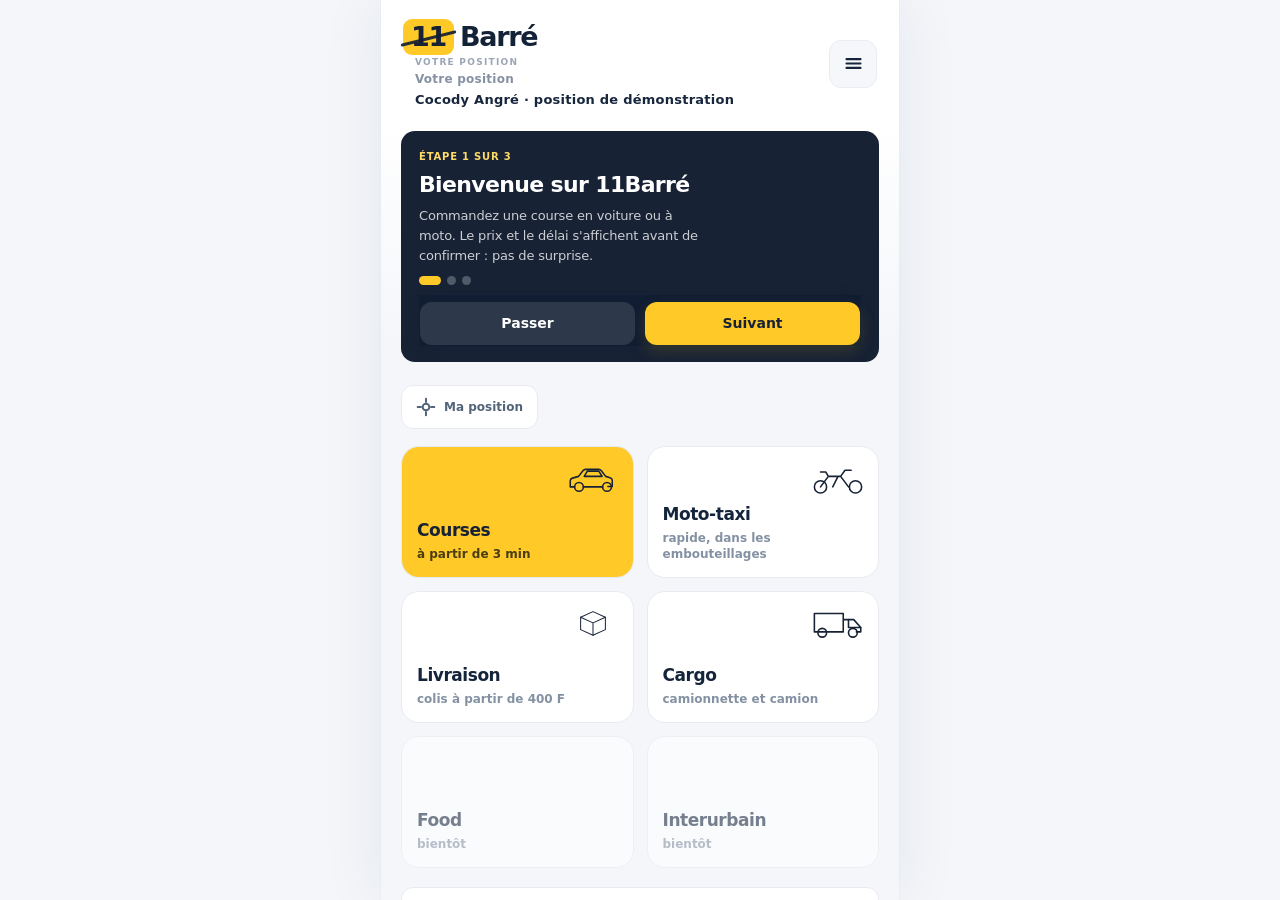
==== commit 1951a37b: "feat(ui): sober line icons, remove playful decorative shapes Co-Authored-By: Claude Sonnet 5.5 <nore" ====
--- a/index.html
+++ b/index.html
@@ -33,9 +33,9 @@
 const VIT=[{id:"exp",n:"Express",d:"Direct, sans autre colis"},{id:"std",n:"Standard",d:""},{id:"grp",n:"Un peu plus long",d:"Le coursier peut livrer un autre colis sur la route"},{id:"diff",n:"Dans 2 heures",d:"Récupération et livraison d'ici "}];
 const PAIE=[["cash","Espèces","Payer au chauffeur ou au livreur"],["orange","Orange Money","Paiement par numéro de téléphone ou code QR"],["wave","Wave","Paiement par numéro de téléphone ou code QR"],["mtn","MTN MoMo","Paiement par numéro de téléphone"],["carte","Carte bancaire","Bientôt disponible",1]];
 const DRV=[["Koffi A.","Toyota Yaris","1234 GH 01",4.9],["Awa T.","Hyundai Accent","5821 HD 01",4.8],["Yao M.","Suzuki Dzire","7709 JC 01",4.7],["Mariam S.","Kia Picanto","3302 KB 01",5.0]];
-const ICON={car:'<svg viewBox="0 0 64 40"><path d="M6 28v-6l6-10c1-2 3-3 5-3h22c2 0 4 1 5 3l7 10v6z" fill="#dfe6ee"/><path d="M13 22l5-8h12v8zM33 14h8l5 8H33z" fill="#6b8299"/><circle cx="17" cy="29" r="5" fill="#0d1b2a"/><circle cx="48" cy="29" r="5" fill="#0d1b2a"/></svg>',van:'<svg viewBox="0 0 64 40"><path d="M4 28V10c0-2 1-3 3-3h30c2 0 3 1 4 3l6 8c1 1 1 2 1 3v7z" fill="#dfe6ee"/><path d="M37 11h4l5 8H37z" fill="#6b8299"/><circle cx="17" cy="29" r="5" fill="#0d1b2a"/><circle cx="46" cy="29" r="5" fill="#0d1b2a"/></svg>',moto:'<svg viewBox="0 0 64 40"><circle cx="14" cy="29" r="7" fill="#0d1b2a"/><circle cx="50" cy="29" r="7" fill="#0d1b2a"/><path d="M14 29l10-12h14l12 12M24 17l-3-6h-5M38 17l-3-8h-6" stroke="#ffc21a" stroke-width="4" fill="none" stroke-linecap="round" stroke-linejoin="round"/><rect x="2" y="12" width="12" height="10" rx="2" fill="#c98a00"/></svg>',truck:'<svg viewBox="0 0 64 40"><rect x="3" y="7" width="34" height="21" rx="2" fill="#dfe6ee"/><path d="M37 13h12l8 8v7H37z" fill="#ffc21a"/><circle cx="15" cy="30" r="5" fill="#0d1b2a"/><circle cx="46" cy="30" r="5" fill="#0d1b2a"/></svg>'};
+const ICON={car:'<svg viewBox="0 0 64 40" fill="none" stroke="currentColor" stroke-width="1.8" stroke-linecap="round" stroke-linejoin="round"><path d="M11 29H6v-7c0-1.500 1-2.600 2.500-3l7-2 5-6.500C21.300 9.500 22.300 9 23.500 9h15c1.200 0 2.300.6 3 1.500l5 6.500 5 1.500c1.500.4 2.500 1.500 2.500 3v7h-5M43 29H21"/><path d="M22 17l3.500-6h13l4 6z"/><circle cx="16" cy="29" r="5"/><circle cx="48" cy="29" r="5"/></svg>',van:'<svg viewBox="0 0 64 40" fill="none" stroke="currentColor" stroke-width="1.8" stroke-linecap="round" stroke-linejoin="round"><path d="M11 29H6V13c0-1.100.9-2 2-2h28l11 9 9 3v6h-4M43 29H21"/><path d="M36 11v9h11"/><circle cx="16" cy="29" r="5"/><circle cx="48" cy="29" r="5"/></svg>',moto:'<svg viewBox="0 0 64 40" fill="none" stroke="currentColor" stroke-width="1.8" stroke-linecap="round" stroke-linejoin="round"><circle cx="12" cy="29" r="7"/><circle cx="52" cy="29" r="7"/><path d="M12 29l9-12h14l9 12M21 17l-3-5h-6M35 17l5-7h7M24 17h10M26 29l6-12"/></svg>',truck:'<svg viewBox="0 0 64 40" fill="none" stroke="currentColor" stroke-width="1.8" stroke-linecap="round" stroke-linejoin="round"><path d="M5 8h33v21H5zM38 15h12l8 9v5h-5M38 29H22"/><path d="M44 15v9h14"/><circle cx="14" cy="30" r="5"/><circle cx="49" cy="30" r="5"/></svg>'};
 const SVG={pin:'<svg viewBox="0 0 24 24" width="22" height="22"><path d="M12 2a7 7 0 0 0-7 7c0 5 7 13 7 13s7-8 7-13a7 7 0 0 0-7-7zm0 9.5A2.5 2.5 0 1 1 12 6.500a2.500 2.500 0 0 1 0 5z" fill="currentColor"/></svg>',flag:'<svg viewBox="0 0 24 24" width="22" height="22"><path d="M5 3v18M5 4h13l-3 4 3 4H5" stroke="currentColor" stroke-width="2" fill="none" stroke-linecap="round" stroke-linejoin="round"/></svg>',menu:'<svg viewBox="0 0 24 24"><path d="M4 7h16M4 12h16M4 17h16" stroke="currentColor" stroke-width="2.4" stroke-linecap="round"/></svg>',back:'<svg viewBox="0 0 24 24"><path d="M15 5l-7 7 7 7M8 12h13" stroke="currentColor" stroke-width="2.4" fill="none" stroke-linecap="round" stroke-linejoin="round"/></svg>',search:'<svg viewBox="0 0 24 24" width="24" height="24"><circle cx="11" cy="11" r="7" stroke="currentColor" stroke-width="2.4" fill="none"/><path d="M16 16l5 5" stroke="currentColor" stroke-width="2.4" stroke-linecap="round"/></svg>',opts:'<svg viewBox="0 0 24 24" width="24" height="24"><path d="M4 8h10M18 8h2M4 16h2M10 16h10" stroke="currentColor" stroke-width="2.4" stroke-linecap="round"/><circle cx="16" cy="8" r="2.500" stroke="currentColor" stroke-width="2.200" fill="none"/><circle cx="8" cy="16" r="2.500" stroke="currentColor" stroke-width="2.200" fill="none"/></svg>',cash:'<svg viewBox="0 0 24 24" width="28" height="28"><rect x="2" y="6" width="20" height="12" rx="2" fill="#2fa84f"/><circle cx="12" cy="12" r="3" fill="#b9f0c4"/></svg>'};
-const tileIco={courses:ICON.car,moto:ICON.moto,livraison:'<svg viewBox="0 0 64 64"><rect x="8" y="22" width="30" height="28" rx="3" fill="#c98a00"/><path d="M23 26v14M17 33l6-7 6 7" stroke="#fff" stroke-width="3" fill="none" stroke-linecap="round" stroke-linejoin="round"/><circle cx="46" cy="46" r="8" fill="#0d1b2a"/><path d="M40 40l8-10h8" stroke="#ffc21a" stroke-width="4" fill="none" stroke-linecap="round"/></svg>',cargo:ICON.truck};
+const tileIco={courses:ICON.car,moto:ICON.moto,livraison:'<svg viewBox="0 0 64 64" fill="none" stroke="currentColor" stroke-width="1.8" stroke-linecap="round" stroke-linejoin="round"><path d="M10 20l22-10 22 10v22L32 52 10 42z"/><path d="M10 20l22 10 22-10M32 30v22"/></svg>',cargo:ICON.truck};
 /* Icônes décoratives : masquées pour les lecteurs d'écran */
 const hid=s=>s.includes("aria-hidden")?s:s.replace("<svg ",'<svg aria-hidden="true" focusable="false" ');
 [SVG,ICON,tileIco].forEach(o=>Object.keys(o).forEach(k=>{o[k]=hid(o[k])}));
--- a/premium-ui.css
+++ b/premium-ui.css
@@ -106,9 +106,14 @@
 }
 @media(prefers-reduced-motion:reduce){*,*::before,*::after{scroll-behavior:auto!important;transition:none!important;animation:none!important}}
 
-/* Carte interactive OSM / Leaflet — coordonnées connues uniquement */
-.client #map{position:relative;display:block;width:100%;height:clamp(260px,38vh,390px);min-height:260px;overflow:hidden;background:#e8edf1;border-radius:0 0 18px 18px;z-index:0}
-.client #map .leaflet-container{width:100%;height:100%;font:inherit;background:#e8edf1}
-.client #map .leaflet-control-attribution{font-size:9px;background:rgba(255,255,255,.82)}
-.client #map .leaflet-control-zoom a{color:#172235}
-@media(max-width:380px){.client #map{height:250px;min-height:250px}}
+/* Style sobre : icônes en traits, sans cercles ni dégradés décoratifs */
+.client .tile:before,.client .tile:after,.client .wel:after{display:none!important}
+.client .tile{border-radius:14px;box-shadow:none;border:1px solid #e3e8ef;min-height:132px}
+.client .tile svg{color:#172235;width:56px;height:36px;top:14px;right:12px;opacity:1}
+.client .tile.big{background:#ffc928;border-color:#ffc928;box-shadow:none}
+.client .tile.big span{color:#4a3d12}
+.client .cat{border-radius:12px}
+.client .cat svg{color:#172235;height:34px}
+.client .wel{background:#172235;box-shadow:none;border:0;border-radius:14px}
+.client .search,.client .loc,.client .ib{box-shadow:none;border-radius:12px}
+.client .ov .sheet{border-radius:16px 16px 0 0}
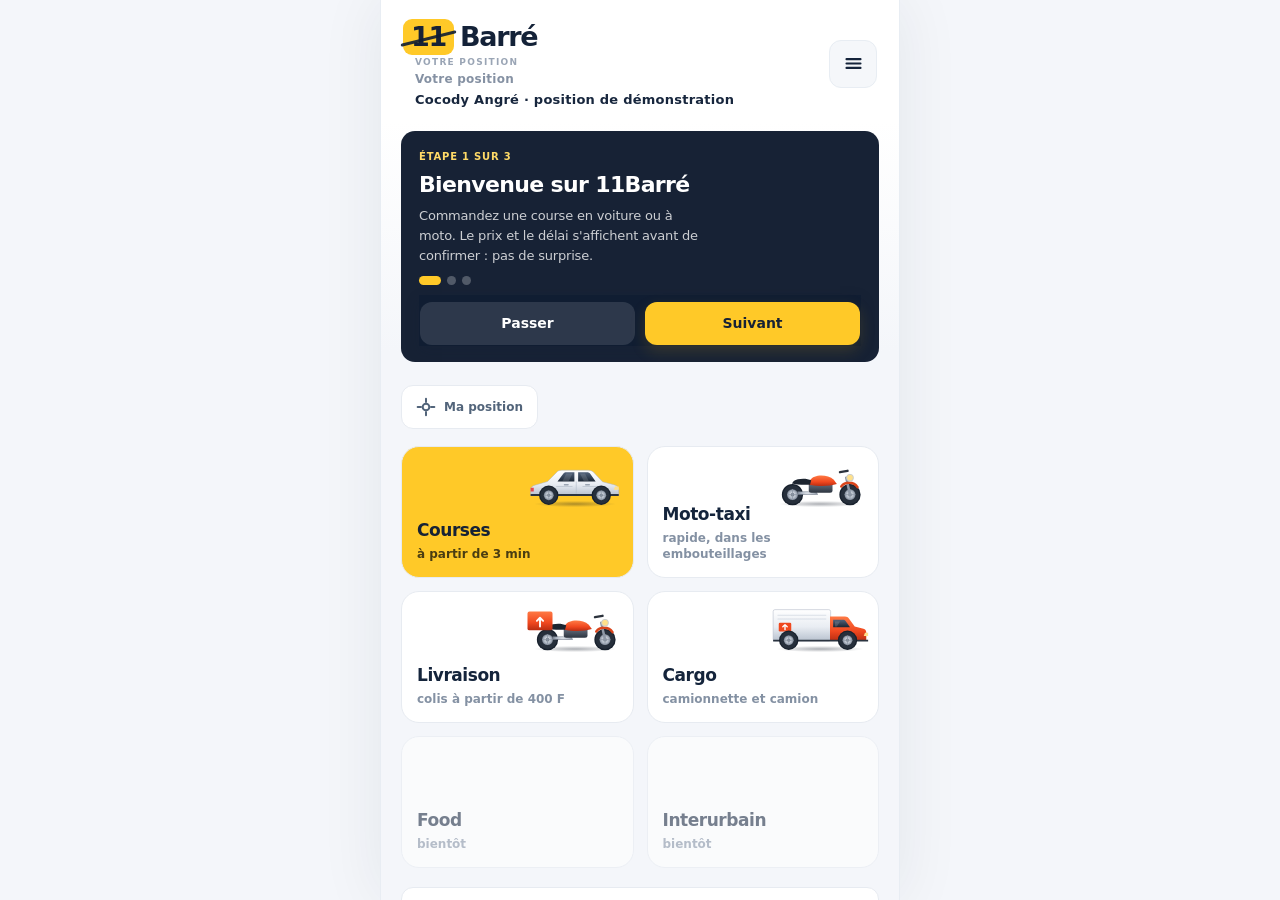
==== commit 1c93b39d: "feat(ui): realistic shaded SVG vehicles (car, van, moto, delivery moto, truck) Co-Authored-By: Claud" ====
--- a/index.html
+++ b/index.html
@@ -33,9 +33,9 @@
 const VIT=[{id:"exp",n:"Express",d:"Direct, sans autre colis"},{id:"std",n:"Standard",d:""},{id:"grp",n:"Un peu plus long",d:"Le coursier peut livrer un autre colis sur la route"},{id:"diff",n:"Dans 2 heures",d:"Récupération et livraison d'ici "}];
 const PAIE=[["cash","Espèces","Payer au chauffeur ou au livreur"],["orange","Orange Money","Paiement par numéro de téléphone ou code QR"],["wave","Wave","Paiement par numéro de téléphone ou code QR"],["mtn","MTN MoMo","Paiement par numéro de téléphone"],["carte","Carte bancaire","Bientôt disponible",1]];
 const DRV=[["Koffi A.","Toyota Yaris","1234 GH 01",4.9],["Awa T.","Hyundai Accent","5821 HD 01",4.8],["Yao M.","Suzuki Dzire","7709 JC 01",4.7],["Mariam S.","Kia Picanto","3302 KB 01",5.0]];
-const ICON={car:'<svg viewBox="0 0 64 40" fill="none" stroke="currentColor" stroke-width="1.8" stroke-linecap="round" stroke-linejoin="round"><path d="M11 29H6v-7c0-1.500 1-2.600 2.500-3l7-2 5-6.500C21.300 9.500 22.300 9 23.500 9h15c1.200 0 2.300.6 3 1.500l5 6.500 5 1.500c1.500.4 2.500 1.500 2.500 3v7h-5M43 29H21"/><path d="M22 17l3.500-6h13l4 6z"/><circle cx="16" cy="29" r="5"/><circle cx="48" cy="29" r="5"/></svg>',van:'<svg viewBox="0 0 64 40" fill="none" stroke="currentColor" stroke-width="1.8" stroke-linecap="round" stroke-linejoin="round"><path d="M11 29H6V13c0-1.100.9-2 2-2h28l11 9 9 3v6h-4M43 29H21"/><path d="M36 11v9h11"/><circle cx="16" cy="29" r="5"/><circle cx="48" cy="29" r="5"/></svg>',moto:'<svg viewBox="0 0 64 40" fill="none" stroke="currentColor" stroke-width="1.8" stroke-linecap="round" stroke-linejoin="round"><circle cx="12" cy="29" r="7"/><circle cx="52" cy="29" r="7"/><path d="M12 29l9-12h14l9 12M21 17l-3-5h-6M35 17l5-7h7M24 17h10M26 29l6-12"/></svg>',truck:'<svg viewBox="0 0 64 40" fill="none" stroke="currentColor" stroke-width="1.8" stroke-linecap="round" stroke-linejoin="round"><path d="M5 8h33v21H5zM38 15h12l8 9v5h-5M38 29H22"/><path d="M44 15v9h14"/><circle cx="14" cy="30" r="5"/><circle cx="49" cy="30" r="5"/></svg>'};
+const ICON={car:'<svg viewBox="0 0 160 80"><defs><linearGradient id="vW" x1="0" y1="0" x2="0" y2="1"><stop offset="0" stop-color="#ffffff"/><stop offset=".55" stop-color="#e9edf3"/><stop offset="1" stop-color="#b9c2cf"/></linearGradient><linearGradient id="vR" x1="0" y1="0" x2="0" y2="1"><stop offset="0" stop-color="#ff7a45"/><stop offset=".6" stop-color="#f0481f"/><stop offset="1" stop-color="#b92d12"/></linearGradient><linearGradient id="vG" x1="0" y1="0" x2="0" y2="1"><stop offset="0" stop-color="#53647c"/><stop offset="1" stop-color="#1c2735"/></linearGradient><linearGradient id="vM" x1="0" y1="0" x2="0" y2="1"><stop offset="0" stop-color="#6b7584"/><stop offset="1" stop-color="#2d3540"/></linearGradient><radialGradient id="vH" cx=".5" cy=".5" r=".5"><stop offset="0" stop-color="#f4f6f9"/><stop offset=".7" stop-color="#aab3c0"/><stop offset="1" stop-color="#7c8593"/></radialGradient><radialGradient id="vS" cx=".5" cy=".5" r=".5"><stop offset="0" stop-color="#101826" stop-opacity=".34"/><stop offset="1" stop-color="#101826" stop-opacity="0"/></radialGradient></defs><ellipse cx="80" cy="72" rx="66" ry="5" fill="url(#vS)"/><path d="M9 58V49c0-4 3-6.5 8-7.5l19-5.500L50 22c2.500-3 5-4 9-4h42c4.500 0 8 1.800 10.500 5L124 36.500l18 4.500c5 1.200 8 3.500 8 8V58z" fill="url(#vW)" stroke="#aab3c0" stroke-width=".8"/><path d="M52 36l9.500-13c1.200-1.500 2.500-2 4.500-2h13v15zM85 21h14.500c2 0 3.500.8 4.800 2.500L113 36H85z" fill="url(#vG)"/><path d="M66 23h10l-6 12h-10zM88 23h8l6 12h-8z" fill="#fff" opacity=".13"/><path d="M82 36v22M50 44h26M92 44h24" stroke="#b3bcc9" stroke-width="1" fill="none"/><rect x="62" y="40" width="8" height="2.200" rx="1.100" fill="#9aa4b2"/><rect x="96" y="40" width="8" height="2.200" rx="1.100" fill="#9aa4b2"/><path d="M144 44h6v5h-8z" fill="#ffe08a"/><path d="M9 46h5v6H9z" fill="#e5484d"/><path d="M9 56h141v3H9z" fill="#2b3440"/><circle cx="38" cy="58" r="15.5" fill="#18212d"/><circle cx="38" cy="58" r="13.5" fill="#262f3b"/><circle cx="38" cy="58" r="7.8" fill="url(#vH)"/><circle cx="38" cy="58" r="2.7" fill="#7c8593"/><path d="M30.2 58H45.8M38 50.2V65.8" stroke="#8d97a5" stroke-width="1.2"/><circle cx="122" cy="58" r="15.5" fill="#18212d"/><circle cx="122" cy="58" r="13.5" fill="#262f3b"/><circle cx="122" cy="58" r="7.8" fill="url(#vH)"/><circle cx="122" cy="58" r="2.7" fill="#7c8593"/><path d="M114.2 58H129.8M122 50.2V65.8" stroke="#8d97a5" stroke-width="1.2"/></svg>',van:'<svg viewBox="0 0 160 80"><defs><linearGradient id="vW" x1="0" y1="0" x2="0" y2="1"><stop offset="0" stop-color="#ffffff"/><stop offset=".55" stop-color="#e9edf3"/><stop offset="1" stop-color="#b9c2cf"/></linearGradient><linearGradient id="vR" x1="0" y1="0" x2="0" y2="1"><stop offset="0" stop-color="#ff7a45"/><stop offset=".6" stop-color="#f0481f"/><stop offset="1" stop-color="#b92d12"/></linearGradient><linearGradient id="vG" x1="0" y1="0" x2="0" y2="1"><stop offset="0" stop-color="#53647c"/><stop offset="1" stop-color="#1c2735"/></linearGradient><linearGradient id="vM" x1="0" y1="0" x2="0" y2="1"><stop offset="0" stop-color="#6b7584"/><stop offset="1" stop-color="#2d3540"/></linearGradient><radialGradient id="vH" cx=".5" cy=".5" r=".5"><stop offset="0" stop-color="#f4f6f9"/><stop offset=".7" stop-color="#aab3c0"/><stop offset="1" stop-color="#7c8593"/></radialGradient><radialGradient id="vS" cx=".5" cy=".5" r=".5"><stop offset="0" stop-color="#101826" stop-opacity=".34"/><stop offset="1" stop-color="#101826" stop-opacity="0"/></radialGradient></defs><ellipse cx="80" cy="72" rx="62" ry="5" fill="url(#vS)"/><path d="M16 59V35c0-4 2.500-6 6-6.800L36 25 48 12c1.500-1.500 3-2 5-2h52c4 0 7 1.500 9 4.500L123 28l14 4c4 1 6 3 6 7.500V59z" fill="url(#vW)" stroke="#aab3c0" stroke-width=".8"/><path d="M44 26l8-12c1-1.200 2-1.700 3.500-1.700H72V26zM76 12.300h16V26H76zM96 12.300h9c1.800 0 3 .7 4 2L118 26H96z" fill="url(#vG)"/><path d="M74 26v33M94 26v33M16 46h127" stroke="#b3bcc9" stroke-width="1" fill="none"/><rect x="79" y="38" width="9" height="2.200" rx="1.100" fill="#9aa4b2"/><rect x="99" y="38" width="9" height="2.200" rx="1.100" fill="#9aa4b2"/><path d="M138 41h5v5h-8z" fill="#ffe08a"/><path d="M16 40h4v8h-4z" fill="#e5484d"/><path d="M16 57h127v3H16z" fill="#2b3440"/><circle cx="40" cy="58" r="16" fill="#18212d"/><circle cx="40" cy="58" r="14" fill="#262f3b"/><circle cx="40" cy="58" r="8.1" fill="url(#vH)"/><circle cx="40" cy="58" r="2.8" fill="#7c8593"/><path d="M31.9 58H48.1M40 49.9V66.1" stroke="#8d97a5" stroke-width="1.2"/><circle cx="120" cy="58" r="16" fill="#18212d"/><circle cx="120" cy="58" r="14" fill="#262f3b"/><circle cx="120" cy="58" r="8.1" fill="url(#vH)"/><circle cx="120" cy="58" r="2.8" fill="#7c8593"/><path d="M111.9 58H128.1M120 49.9V66.1" stroke="#8d97a5" stroke-width="1.2"/></svg>',moto:'<svg viewBox="0 0 160 80"><defs><linearGradient id="vW" x1="0" y1="0" x2="0" y2="1"><stop offset="0" stop-color="#ffffff"/><stop offset=".55" stop-color="#e9edf3"/><stop offset="1" stop-color="#b9c2cf"/></linearGradient><linearGradient id="vR" x1="0" y1="0" x2="0" y2="1"><stop offset="0" stop-color="#ff7a45"/><stop offset=".6" stop-color="#f0481f"/><stop offset="1" stop-color="#b92d12"/></linearGradient><linearGradient id="vG" x1="0" y1="0" x2="0" y2="1"><stop offset="0" stop-color="#53647c"/><stop offset="1" stop-color="#1c2735"/></linearGradient><linearGradient id="vM" x1="0" y1="0" x2="0" y2="1"><stop offset="0" stop-color="#6b7584"/><stop offset="1" stop-color="#2d3540"/></linearGradient><radialGradient id="vH" cx=".5" cy=".5" r=".5"><stop offset="0" stop-color="#f4f6f9"/><stop offset=".7" stop-color="#aab3c0"/><stop offset="1" stop-color="#7c8593"/></radialGradient><radialGradient id="vS" cx=".5" cy=".5" r=".5"><stop offset="0" stop-color="#101826" stop-opacity=".34"/><stop offset="1" stop-color="#101826" stop-opacity="0"/></radialGradient></defs><ellipse cx="80" cy="72" rx="66" ry="5" fill="url(#vS)"/><circle cx="36" cy="57" r="17" fill="#18212d"/><circle cx="36" cy="57" r="15" fill="#262f3b"/><circle cx="36" cy="57" r="8.7" fill="url(#vH)"/><circle cx="36" cy="57" r="3.0" fill="#7c8593"/><path d="M27.3 57H44.7M36 48.3V65.7" stroke="#8d97a5" stroke-width="1.2"/><circle cx="128" cy="57" r="17" fill="#18212d"/><circle cx="128" cy="57" r="15" fill="#262f3b"/><circle cx="128" cy="57" r="8.7" fill="url(#vH)"/><circle cx="128" cy="57" r="3.0" fill="#7c8593"/><path d="M119.3 57H136.7M128 48.3V65.7" stroke="#8d97a5" stroke-width="1.2"/><path d="M122 30l6 27" stroke="#8d97a5" stroke-width="4" stroke-linecap="round"/><path d="M114 44c6-8 20-8 26 1" fill="none" stroke="#d9441b" stroke-width="4" stroke-linecap="round"/><path d="M44 52h30l3 5H44z" fill="url(#vH)"/><rect x="62" y="38" width="38" height="16" rx="4" fill="url(#vM)"/><path d="M64 34c6-10 28-10 38-1l5 7c-12 4-30 4-45 1z" fill="url(#vR)"/><path d="M38 35c6-4 20-5 28-1l-2 7c-10 1-22 0-29-2z" fill="#1d2530"/><path d="M112 21l12-2" stroke="#2b323c" stroke-width="4" stroke-linecap="round"/><circle cx="128" cy="30" r="5.500" fill="#ffe08a" stroke="#c5ccd6" stroke-width="1.500"/></svg>',motoliv:'<svg viewBox="0 0 160 80"><defs><linearGradient id="vW" x1="0" y1="0" x2="0" y2="1"><stop offset="0" stop-color="#ffffff"/><stop offset=".55" stop-color="#e9edf3"/><stop offset="1" stop-color="#b9c2cf"/></linearGradient><linearGradient id="vR" x1="0" y1="0" x2="0" y2="1"><stop offset="0" stop-color="#ff7a45"/><stop offset=".6" stop-color="#f0481f"/><stop offset="1" stop-color="#b92d12"/></linearGradient><linearGradient id="vG" x1="0" y1="0" x2="0" y2="1"><stop offset="0" stop-color="#53647c"/><stop offset="1" stop-color="#1c2735"/></linearGradient><linearGradient id="vM" x1="0" y1="0" x2="0" y2="1"><stop offset="0" stop-color="#6b7584"/><stop offset="1" stop-color="#2d3540"/></linearGradient><radialGradient id="vH" cx=".5" cy=".5" r=".5"><stop offset="0" stop-color="#f4f6f9"/><stop offset=".7" stop-color="#aab3c0"/><stop offset="1" stop-color="#7c8593"/></radialGradient><radialGradient id="vS" cx=".5" cy=".5" r=".5"><stop offset="0" stop-color="#101826" stop-opacity=".34"/><stop offset="1" stop-color="#101826" stop-opacity="0"/></radialGradient></defs><ellipse cx="80" cy="72" rx="66" ry="5" fill="url(#vS)"/><circle cx="36" cy="57" r="17" fill="#18212d"/><circle cx="36" cy="57" r="15" fill="#262f3b"/><circle cx="36" cy="57" r="8.7" fill="url(#vH)"/><circle cx="36" cy="57" r="3.0" fill="#7c8593"/><path d="M27.3 57H44.7M36 48.3V65.7" stroke="#8d97a5" stroke-width="1.2"/><circle cx="128" cy="57" r="17" fill="#18212d"/><circle cx="128" cy="57" r="15" fill="#262f3b"/><circle cx="128" cy="57" r="8.7" fill="url(#vH)"/><circle cx="128" cy="57" r="3.0" fill="#7c8593"/><path d="M119.3 57H136.7M128 48.3V65.7" stroke="#8d97a5" stroke-width="1.2"/><path d="M122 30l6 27" stroke="#8d97a5" stroke-width="4" stroke-linecap="round"/><path d="M114 44c6-8 20-8 26 1" fill="none" stroke="#d9441b" stroke-width="4" stroke-linecap="round"/><path d="M44 52h30l3 5H44z" fill="url(#vH)"/><rect x="62" y="38" width="38" height="16" rx="4" fill="url(#vM)"/><path d="M64 34c6-10 28-10 38-1l5 7c-12 4-30 4-45 1z" fill="url(#vR)"/><path d="M38 35c6-4 20-5 28-1l-2 7c-10 1-22 0-29-2z" fill="#1d2530"/><path d="M112 21l12-2" stroke="#2b323c" stroke-width="4" stroke-linecap="round"/><circle cx="128" cy="30" r="5.500" fill="#ffe08a" stroke="#c5ccd6" stroke-width="1.500"/><rect x="4" y="12" width="40" height="30" rx="3" fill="url(#vR)"/><path d="M24 36V22m-5 5l5-5 5 5" stroke="#fff" stroke-width="3" fill="none" stroke-linecap="round" stroke-linejoin="round"/></svg>',truck:'<svg viewBox="0 0 160 80"><defs><linearGradient id="vW" x1="0" y1="0" x2="0" y2="1"><stop offset="0" stop-color="#ffffff"/><stop offset=".55" stop-color="#e9edf3"/><stop offset="1" stop-color="#b9c2cf"/></linearGradient><linearGradient id="vR" x1="0" y1="0" x2="0" y2="1"><stop offset="0" stop-color="#ff7a45"/><stop offset=".6" stop-color="#f0481f"/><stop offset="1" stop-color="#b92d12"/></linearGradient><linearGradient id="vG" x1="0" y1="0" x2="0" y2="1"><stop offset="0" stop-color="#53647c"/><stop offset="1" stop-color="#1c2735"/></linearGradient><linearGradient id="vM" x1="0" y1="0" x2="0" y2="1"><stop offset="0" stop-color="#6b7584"/><stop offset="1" stop-color="#2d3540"/></linearGradient><radialGradient id="vH" cx=".5" cy=".5" r=".5"><stop offset="0" stop-color="#f4f6f9"/><stop offset=".7" stop-color="#aab3c0"/><stop offset="1" stop-color="#7c8593"/></radialGradient><radialGradient id="vS" cx=".5" cy=".5" r=".5"><stop offset="0" stop-color="#101826" stop-opacity=".34"/><stop offset="1" stop-color="#101826" stop-opacity="0"/></radialGradient></defs><ellipse cx="80" cy="72" rx="70" ry="5" fill="url(#vS)"/><rect x="5" y="9" width="92" height="50" rx="3" fill="url(#vW)" stroke="#aab3c0" stroke-width=".8"/><path d="M12 18h78M12 24h78" stroke="#c7cfda" stroke-width="1"/><path d="M96 20h24c3 0 5 1.300 6.500 3.500l9 12.500 14 3.500c3 .8 4.500 2.800 4.500 6V59H96z" fill="url(#vR)"/><path d="M101 25h16c1.800 0 3 .6 4 2l7 10H101z" fill="url(#vG)"/><path d="M104 28h8l-5 8h-3z" fill="#fff" opacity=".14"/><path d="M152 46h5v5h-7z" fill="#ffe08a"/><path d="M5 57h152v3H5z" fill="#2b3440"/><path d="M38 28h26v14H38z" fill="none"/><g fill="#f0481f"><rect x="14" y="30" width="20" height="14" rx="2"/></g><path d="M24 41v-8m-3.500 3.500L24 33l3.500 3.500" stroke="#fff" stroke-width="2.200" fill="none" stroke-linecap="round" stroke-linejoin="round"/><circle cx="30" cy="58" r="15.5" fill="#18212d"/><circle cx="30" cy="58" r="13.5" fill="#262f3b"/><circle cx="30" cy="58" r="7.8" fill="url(#vH)"/><circle cx="30" cy="58" r="2.7" fill="#7c8593"/><path d="M22.2 58H37.8M30 50.2V65.8" stroke="#8d97a5" stroke-width="1.2"/><circle cx="124" cy="58" r="15.5" fill="#18212d"/><circle cx="124" cy="58" r="13.5" fill="#262f3b"/><circle cx="124" cy="58" r="7.8" fill="url(#vH)"/><circle cx="124" cy="58" r="2.7" fill="#7c8593"/><path d="M116.2 58H131.8M124 50.2V65.8" stroke="#8d97a5" stroke-width="1.2"/></svg>'};
 const SVG={pin:'<svg viewBox="0 0 24 24" width="22" height="22"><path d="M12 2a7 7 0 0 0-7 7c0 5 7 13 7 13s7-8 7-13a7 7 0 0 0-7-7zm0 9.5A2.5 2.5 0 1 1 12 6.500a2.500 2.500 0 0 1 0 5z" fill="currentColor"/></svg>',flag:'<svg viewBox="0 0 24 24" width="22" height="22"><path d="M5 3v18M5 4h13l-3 4 3 4H5" stroke="currentColor" stroke-width="2" fill="none" stroke-linecap="round" stroke-linejoin="round"/></svg>',menu:'<svg viewBox="0 0 24 24"><path d="M4 7h16M4 12h16M4 17h16" stroke="currentColor" stroke-width="2.4" stroke-linecap="round"/></svg>',back:'<svg viewBox="0 0 24 24"><path d="M15 5l-7 7 7 7M8 12h13" stroke="currentColor" stroke-width="2.4" fill="none" stroke-linecap="round" stroke-linejoin="round"/></svg>',search:'<svg viewBox="0 0 24 24" width="24" height="24"><circle cx="11" cy="11" r="7" stroke="currentColor" stroke-width="2.4" fill="none"/><path d="M16 16l5 5" stroke="currentColor" stroke-width="2.4" stroke-linecap="round"/></svg>',opts:'<svg viewBox="0 0 24 24" width="24" height="24"><path d="M4 8h10M18 8h2M4 16h2M10 16h10" stroke="currentColor" stroke-width="2.4" stroke-linecap="round"/><circle cx="16" cy="8" r="2.500" stroke="currentColor" stroke-width="2.200" fill="none"/><circle cx="8" cy="16" r="2.500" stroke="currentColor" stroke-width="2.200" fill="none"/></svg>',cash:'<svg viewBox="0 0 24 24" width="28" height="28"><rect x="2" y="6" width="20" height="12" rx="2" fill="#2fa84f"/><circle cx="12" cy="12" r="3" fill="#b9f0c4"/></svg>'};
-const tileIco={courses:ICON.car,moto:ICON.moto,livraison:'<svg viewBox="0 0 64 64" fill="none" stroke="currentColor" stroke-width="1.8" stroke-linecap="round" stroke-linejoin="round"><path d="M10 20l22-10 22 10v22L32 52 10 42z"/><path d="M10 20l22 10 22-10M32 30v22"/></svg>',cargo:ICON.truck};
+const tileIco={courses:ICON.car,moto:ICON.moto,livraison:ICON.motoliv,cargo:ICON.truck};
 /* Icônes décoratives : masquées pour les lecteurs d'écran */
 const hid=s=>s.includes("aria-hidden")?s:s.replace("<svg ",'<svg aria-hidden="true" focusable="false" ');
 [SVG,ICON,tileIco].forEach(o=>Object.keys(o).forEach(k=>{o[k]=hid(o[k])}));
--- a/premium-ui.css
+++ b/premium-ui.css
@@ -109,11 +109,11 @@
 /* Style sobre : icônes en traits, sans cercles ni dégradés décoratifs */
 .client .tile:before,.client .tile:after,.client .wel:after{display:none!important}
 .client .tile{border-radius:14px;box-shadow:none;border:1px solid #e3e8ef;min-height:132px}
-.client .tile svg{color:#172235;width:56px;height:36px;top:14px;right:12px;opacity:1}
+.client .tile svg{width:100px;height:50px;top:12px;right:8px;opacity:1}
 .client .tile.big{background:#ffc928;border-color:#ffc928;box-shadow:none}
 .client .tile.big span{color:#4a3d12}
 .client .cat{border-radius:12px}
-.client .cat svg{color:#172235;height:34px}
+.client .cat svg{height:42px}
 .client .wel{background:#172235;box-shadow:none;border:0;border-radius:14px}
 .client .search,.client .loc,.client .ib{box-shadow:none;border-radius:12px}
 .client .ov .sheet{border-radius:16px 16px 0 0}
